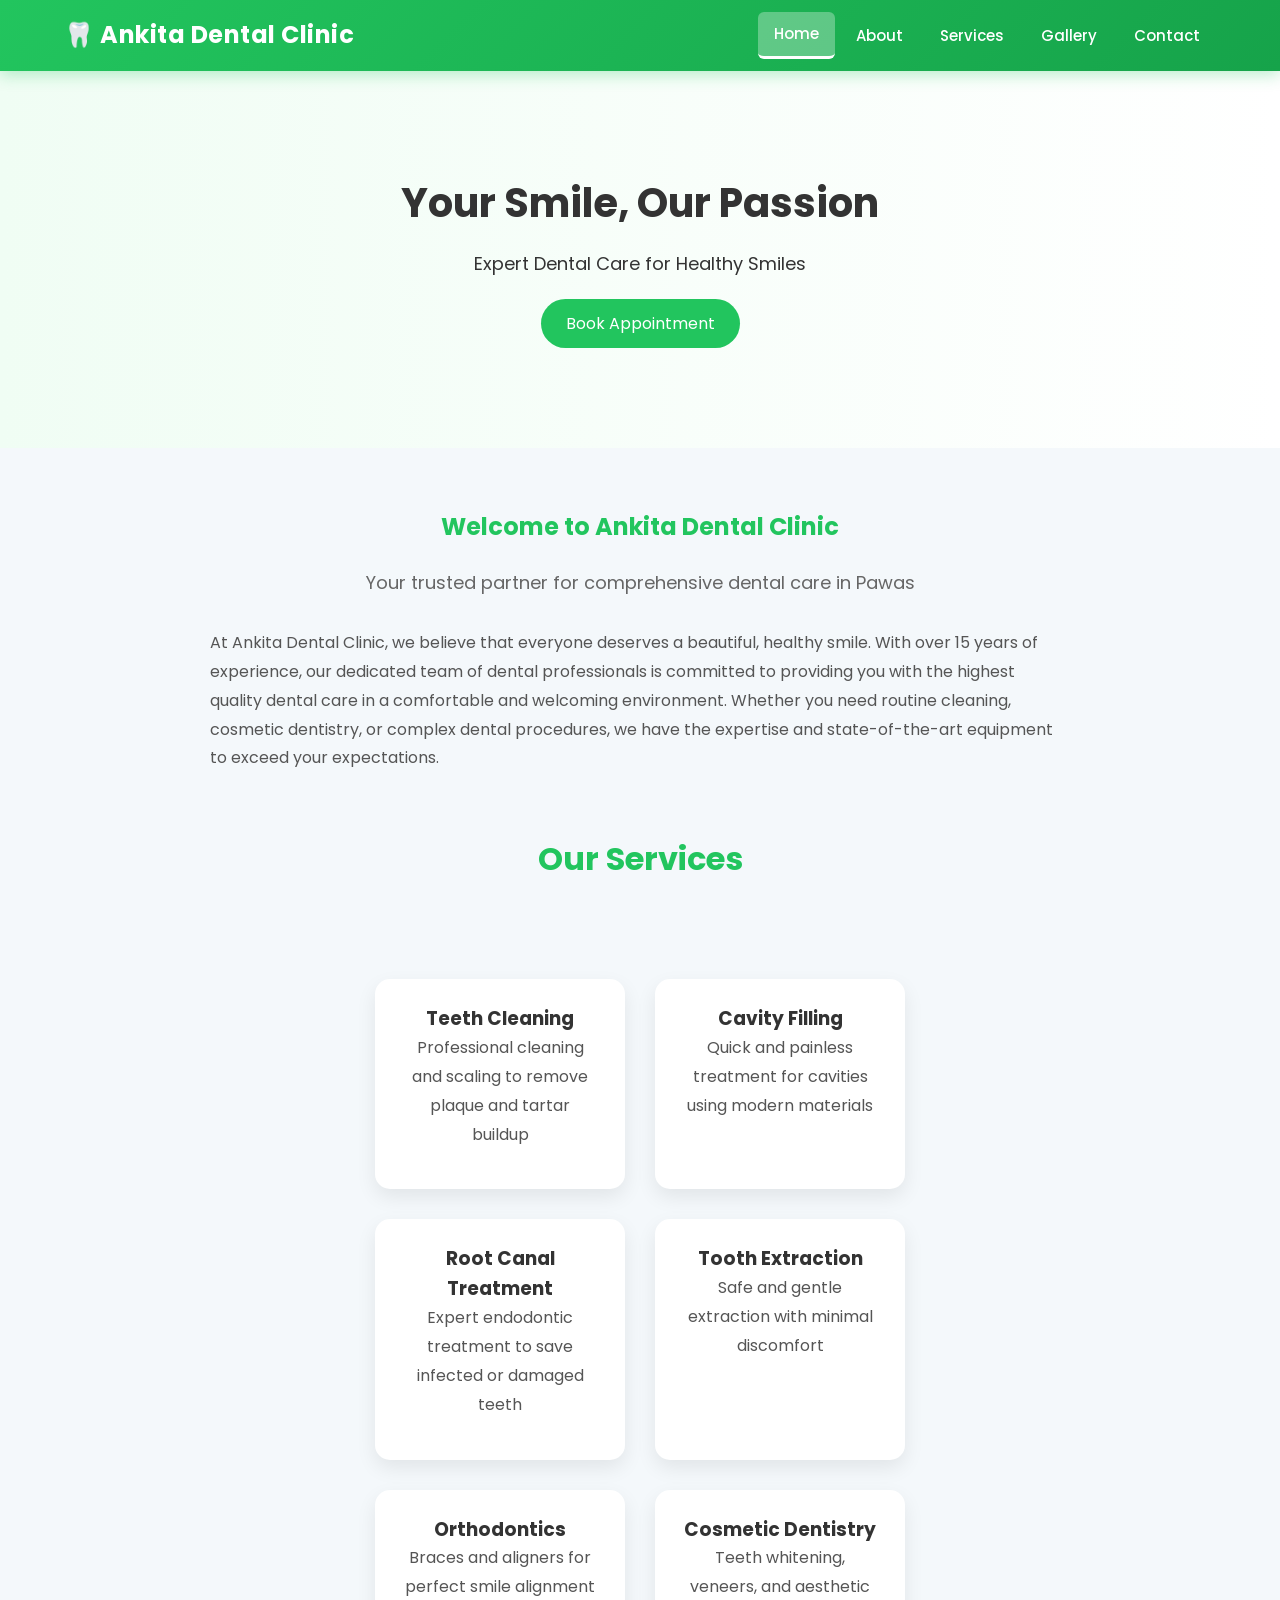
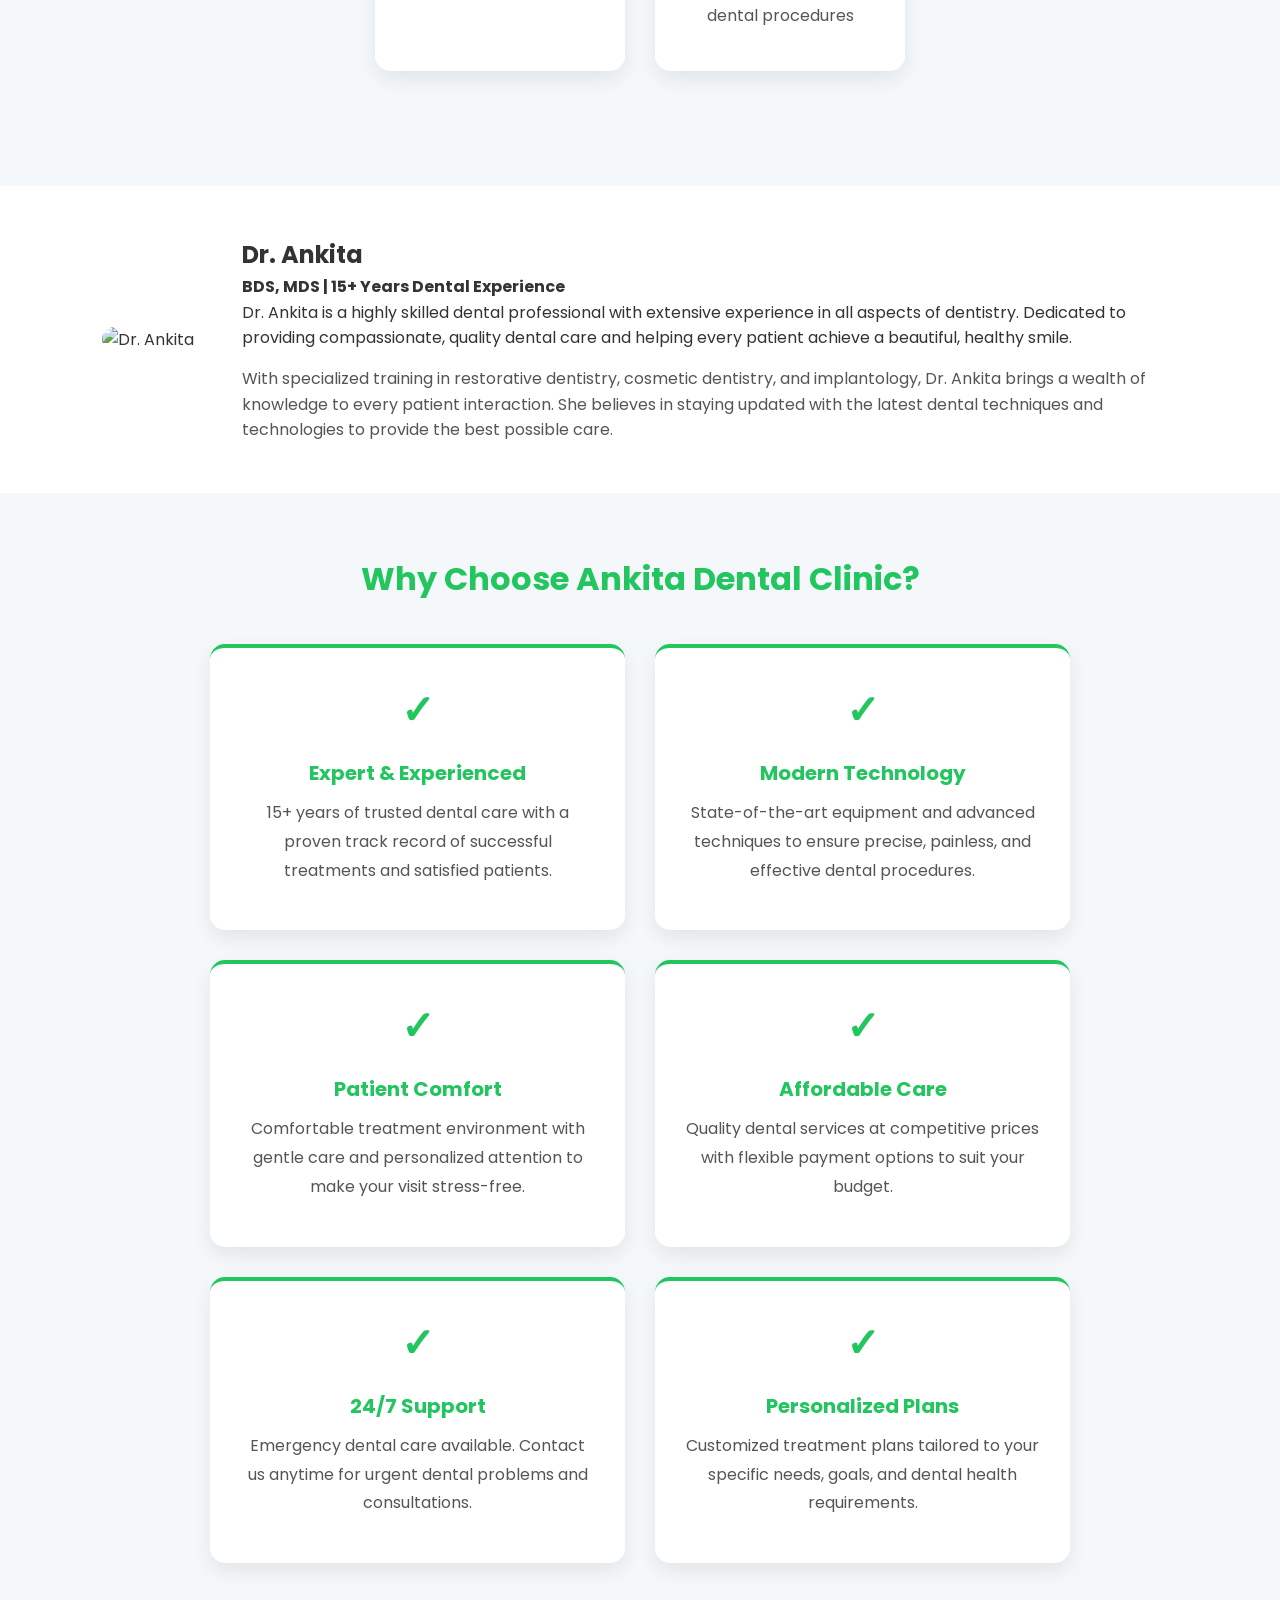
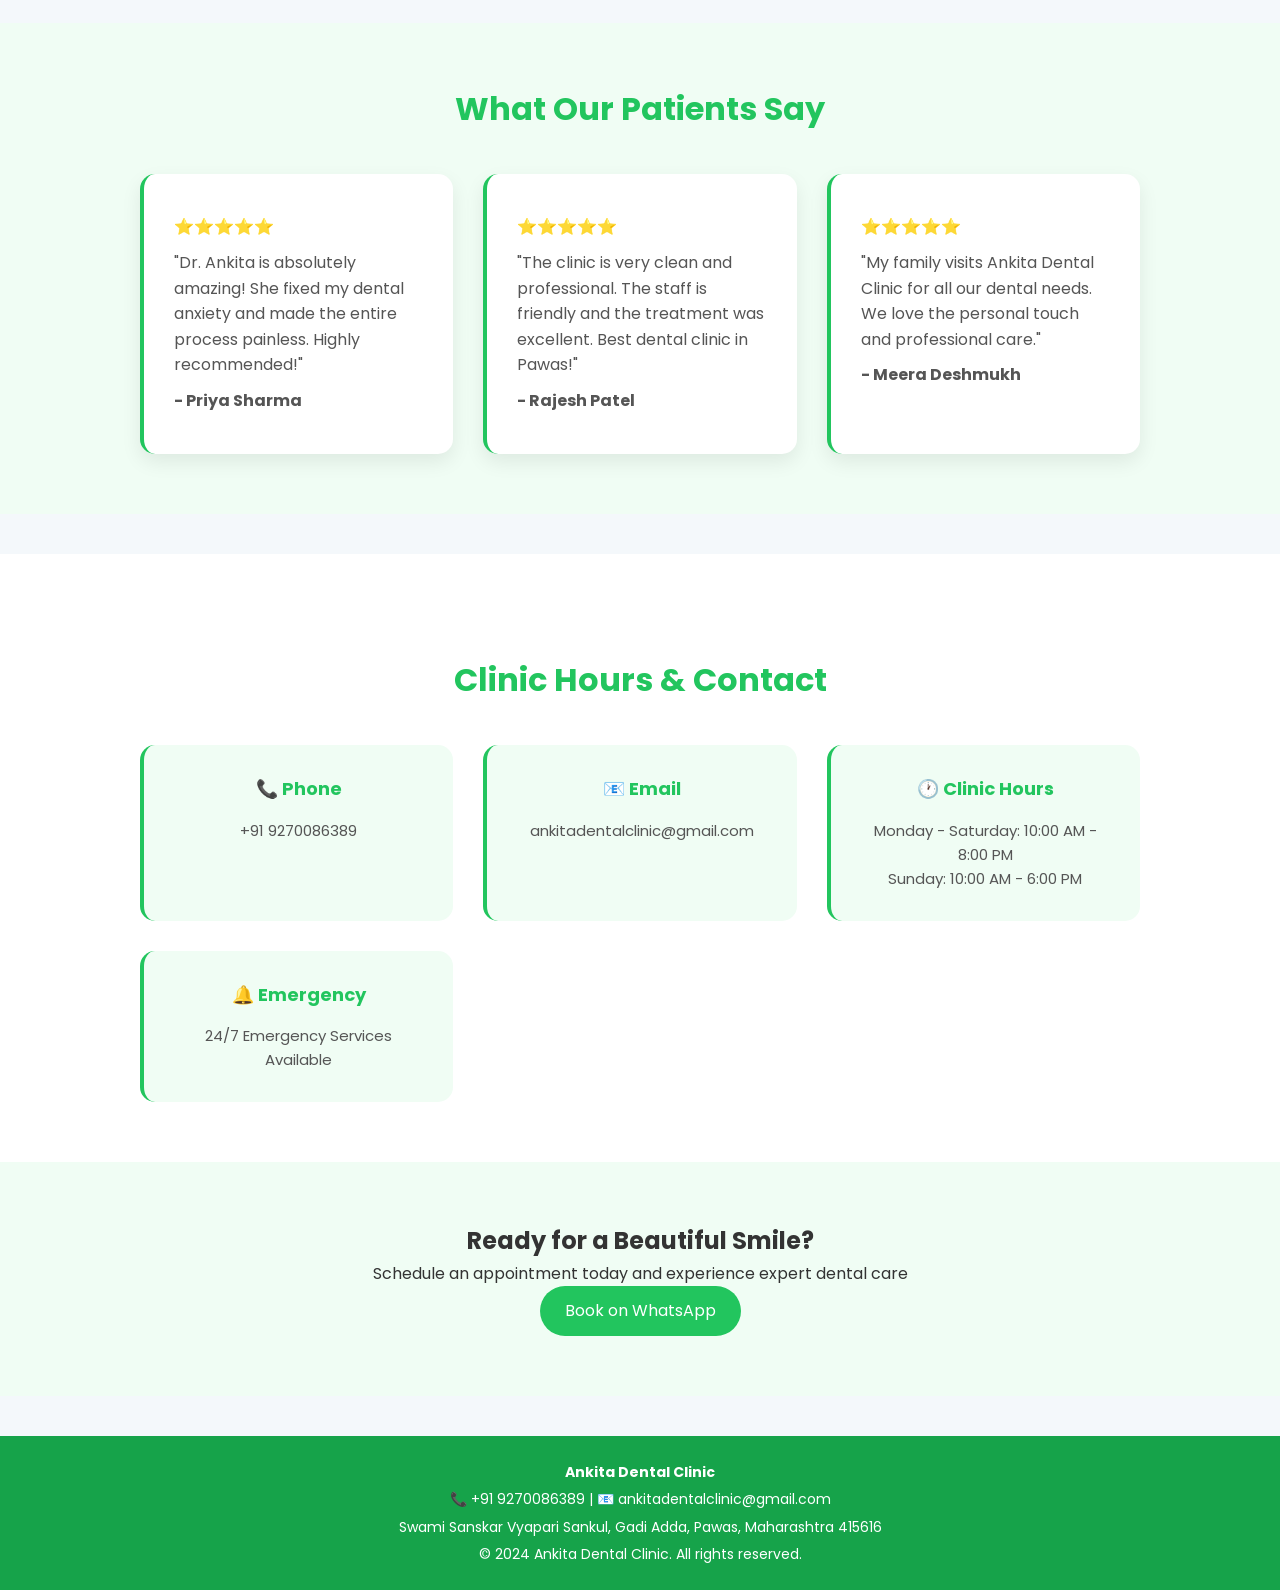
==== index.html @ 3042595b "clinic website" ====
<!DOCTYPE html>
<html>
<head>
  <meta charset="UTF-8">
  <meta name="viewport" content="width=device-width, initial-scale=1.0">
  <title>Ankita Dental Clinic - Professional Dental Care in Pawas</title>
  <link rel="stylesheet" href="css/style.css">
  <link href="https://fonts.googleapis.com/css2?family=Poppins:wght@300;400;600&display=swap" rel="stylesheet">
</head>
<body>

<!-- NAVBAR -->
<header class="navbar">
  <div class="logo">🦷 Ankita Dental Clinic</div>
  <div class="hamburger">
    <span></span>
    <span></span>
    <span></span>
  </div>
  <nav>
    <a href="index.html">Home</a>
    <a href="about.html">About</a>
    <a href="services.html">Services</a>
    <a href="gallery.html">Gallery</a>
    <a href="contact.html">Contact</a>
  </nav>
</header>

<!-- HERO SECTION -->
<section class="hero">
  <h1>Your Smile, Our Passion</h1>
  <p>Expert Dental Care for Healthy Smiles</p>
  <a href="contact.html" class="btn">Book Appointment</a>
</section>

<!-- WELCOME SECTION -->
<section class="container">
  <h2 style="text-align: center; color: #22c55e; margin-bottom: 20px;">Welcome to Ankita Dental Clinic</h2>
  <p style="text-align: center; font-size: 18px; margin-bottom: 30px; color: #666;">Your trusted partner for comprehensive dental care in Pawas</p>
  <p>At Ankita Dental Clinic, we believe that everyone deserves a beautiful, healthy smile. With over 15 years of experience, our dedicated team of dental professionals is committed to providing you with the highest quality dental care in a comfortable and welcoming environment. Whether you need routine cleaning, cosmetic dentistry, or complex dental procedures, we have the expertise and state-of-the-art equipment to exceed your expectations.</p>
</section>

<!-- SERVICES SECTION -->
<section class="container">
  <h2 style="text-align: center; color: #22c55e; font-size: 32px; margin-bottom: 40px;">Our Services</h2>
  <div class="services">
    <div class="card">
      <h3>Teeth Cleaning</h3>
      <p>Professional cleaning and scaling to remove plaque and tartar buildup</p>
    </div>
    <div class="card">
      <h3>Cavity Filling</h3>
      <p>Quick and painless treatment for cavities using modern materials</p>
    </div>
    <div class="card">
      <h3>Root Canal Treatment</h3>
      <p>Expert endodontic treatment to save infected or damaged teeth</p>
    </div>
    <div class="card">
      <h3>Tooth Extraction</h3>
      <p>Safe and gentle extraction with minimal discomfort</p>
    </div>
    <div class="card">
      <h3>Orthodontics</h3>
      <p>Braces and aligners for perfect smile alignment</p>
    </div>
    <div class="card">
      <h3>Cosmetic Dentistry</h3>
      <p>Teeth whitening, veneers, and aesthetic dental procedures</p>
    </div>
  </div>
</section>

<!-- DOCTOR SECTION -->
<section class="doctor">
  <img src="images/doctor.jpg" alt="Dr. Ankita">
  <div>
    <h2>Dr. Ankita</h2>
    <p><strong>BDS, MDS | 15+ Years Dental Experience</strong></p>
    <p>Dr. Ankita is a highly skilled dental professional with extensive experience in all aspects of dentistry. Dedicated to providing compassionate, quality dental care and helping every patient achieve a beautiful, healthy smile.</p>
    <p style="margin-top: 15px; color: #555;">With specialized training in restorative dentistry, cosmetic dentistry, and implantology, Dr. Ankita brings a wealth of knowledge to every patient interaction. She believes in staying updated with the latest dental techniques and technologies to provide the best possible care.</p>
  </div>
</section>

<!-- WHY CHOOSE US SECTION -->
<section class="container">
  <h2 style="text-align: center; color: #22c55e; font-size: 32px; margin-bottom: 40px; margin-top: 40px;">Why Choose Ankita Dental Clinic?</h2>
  <div class="features">
    <div class="feature-card">
      <div class="feature-icon">✓</div>
      <h3>Expert & Experienced</h3>
      <p>15+ years of trusted dental care with a proven track record of successful treatments and satisfied patients.</p>
    </div>
    <div class="feature-card">
      <div class="feature-icon">✓</div>
      <h3>Modern Technology</h3>
      <p>State-of-the-art equipment and advanced techniques to ensure precise, painless, and effective dental procedures.</p>
    </div>
    <div class="feature-card">
      <div class="feature-icon">✓</div>
      <h3>Patient Comfort</h3>
      <p>Comfortable treatment environment with gentle care and personalized attention to make your visit stress-free.</p>
    </div>
    <div class="feature-card">
      <div class="feature-icon">✓</div>
      <h3>Affordable Care</h3>
      <p>Quality dental services at competitive prices with flexible payment options to suit your budget.</p>
    </div>
    <div class="feature-card">
      <div class="feature-icon">✓</div>
      <h3>24/7 Support</h3>
      <p>Emergency dental care available. Contact us anytime for urgent dental problems and consultations.</p>
    </div>
    <div class="feature-card">
      <div class="feature-icon">✓</div>
      <h3>Personalized Plans</h3>
      <p>Customized treatment plans tailored to your specific needs, goals, and dental health requirements.</p>
    </div>
  </div>
</section>

<!-- PATIENT TESTIMONIALS -->
<section class="testimonials">
  <h2 style="text-align: center; color: #22c55e; font-size: 32px; margin-bottom: 40px;">What Our Patients Say</h2>
  <div class="testimonial-container">
    <div class="testimonial">
      <p><strong>⭐⭐⭐⭐⭐</strong></p>
      <p>"Dr. Ankita is absolutely amazing! She fixed my dental anxiety and made the entire process painless. Highly recommended!"</p>
      <p><strong>- Priya Sharma</strong></p>
    </div>
    <div class="testimonial">
      <p><strong>⭐⭐⭐⭐⭐</strong></p>
      <p>"The clinic is very clean and professional. The staff is friendly and the treatment was excellent. Best dental clinic in Pawas!"</p>
      <p><strong>- Rajesh Patel</strong></p>
    </div>
    <div class="testimonial">
      <p><strong>⭐⭐⭐⭐⭐</strong></p>
      <p>"My family visits Ankita Dental Clinic for all our dental needs. We love the personal touch and professional care."</p>
      <p><strong>- Meera Deshmukh</strong></p>
    </div>
  </div>
</section>

<!-- CLINIC HOURS -->
<section class="clinic-info">
  <h2 style="text-align: center; color: #22c55e; font-size: 32px; margin-bottom: 40px; margin-top: 40px;">Clinic Hours & Contact</h2>
  <div class="info-grid">
    <div class="info-box">
      <h3>📞 Phone</h3>
      <p>+91 9270086389</p>
    </div>
    <div class="info-box">
      <h3>📧 Email</h3>
      <p>ankitadentalclinic@gmail.com</p>
    </div>
    <div class="info-box">
      <h3>🕐 Clinic Hours</h3>
      <p>Monday - Saturday: 10:00 AM - 8:00 PM<br>Sunday: 10:00 AM - 6:00 PM</p>
    </div>
    <div class="info-box">
      <h3>🔔 Emergency</h3>
      <p>24/7 Emergency Services<br>Available</p>
    </div>
  </div>
</section>

<!-- CTA SECTION -->
<section class="cta">
  <h2>Ready for a Beautiful Smile?</h2>
  <p>Schedule an appointment today and experience expert dental care</p>
  <a href="https://wa.me/919270086389?text=Hello%20Ankita%20Dental%20Clinic%2C%20I%20want%20to%20book%20an%20appointment" class="btn">Book on WhatsApp</a>
</section>

<!-- FOOTER -->
<footer>
  <p><strong>Ankita Dental Clinic</strong></p>
  <p>📞 +91 9270086389 | 📧 ankitadentalclinic@gmail.com</p>
  <p>Swami Sanskar Vyapari Sankul, Gadi Adda, Pawas, Maharashtra 415616</p>
  <p>&copy; 2024 Ankita Dental Clinic. All rights reserved.</p>
</footer>

<script src="js/script.js"></script>
</body>
</html>
</body>
</html>
---- css/style.css ----
/* ================= GLOBAL ================= */
* {
  margin: 0;
  padding: 0;
  box-sizing: border-box;
}

body {
  font-family: 'Poppins', sans-serif;
  background: #f4f8fb;
  color: #333;
  line-height: 1.6;
}

/* ================= NAVBAR ================= */
.navbar {
  display: flex;
  justify-content: space-between;
  align-items: center;
  padding: 12px 5%;
  background: linear-gradient(135deg, #22c55e 0%, #16a34a 100%);
  color: #fff;
  position: sticky;
  top: 0;
  z-index: 1000;
  box-shadow: 0 4px 15px rgba(34, 197, 94, 0.3);
}

.navbar .logo {
  font-size: 24px;
  font-weight: 700;
  letter-spacing: 0.5px;
  display: flex;
  align-items: center;
  gap: 8px;
}

.navbar nav {
  display: flex;
  align-items: center;
  gap: 5px;
}

.navbar nav a {
  color: #fff;
  padding: 10px 16px;
  text-decoration: none;
  transition: 0.3s ease;
  border-radius: 6px;
  font-weight: 500;
  font-size: 15px;
}

.navbar nav a:hover {
  background: rgba(255, 255, 255, 0.2);
  color: #fff;
}

.navbar nav a.active {
  background: rgba(255, 255, 255, 0.3);
  border-bottom: 3px solid #fff;
}

/* ================= HAMBURGER MENU ================= */
.hamburger {
  display: none;
  flex-direction: column;
  cursor: pointer;
  gap: 6px;
}

.hamburger span {
  width: 25px;
  height: 3px;
  background: #fff;
  border-radius: 2px;
  transition: 0.3s ease;
}

.hamburger.active span:nth-child(1) {
  transform: rotate(45deg) translate(10px, 10px);
}

.hamburger.active span:nth-child(2) {
  opacity: 0;
}

.hamburger.active span:nth-child(3) {
  transform: rotate(-45deg) translate(8px, -8px);
}

/* ================= HERO ================= */
.hero {
  text-align: center;
  padding: 100px 20px;
  background: linear-gradient(to right, #f0fdf4, #ffffff);
}

.hero h1 {
  font-size: 40px;
  margin-bottom: 15px;
}

.hero p {
  font-size: 18px;
  margin-bottom: 20px;
}

/* ================= BUTTON ================= */
.btn {
  background: #22c55e;
  color: #fff;
  padding: 12px 25px;
  border-radius: 25px;
  text-decoration: none;
  transition: 0.3s;
  display: inline-block;
}

.btn:hover {
  background: #16a34a;
}

/* ================= SERVICES ================= */
.services {
  display: flex;
  flex-wrap: wrap;
  justify-content: center;
  padding: 40px 20px;
}

.card {
  background: #fff;
  margin: 15px;
  padding: 25px;
  width: 250px;
  border-radius: 15px;
  text-align: center;
  box-shadow: 0 8px 20px rgba(0,0,0,0.08);
  transition: 0.3s;
}

.card:hover {
  transform: translateY(-8px);
}

/* ================= FEATURES ================= */
.features {
  display: grid;
  grid-template-columns: repeat(auto-fit, minmax(280px, 1fr));
  gap: 30px;
  margin: 40px 0;
}

.feature-card {
  background: #fff;
  padding: 30px;
  border-radius: 15px;
  text-align: center;
  box-shadow: 0 8px 20px rgba(0,0,0,0.08);
  transition: 0.3s;
  border-top: 4px solid #22c55e;
}

.feature-card:hover {
  transform: translateY(-5px);
  box-shadow: 0 12px 30px rgba(34, 197, 94, 0.15);
}

.feature-icon {
  font-size: 40px;
  color: #22c55e;
  font-weight: bold;
  margin-bottom: 15px;
}

.feature-card h3 {
  color: #22c55e;
  font-size: 20px;
  margin-bottom: 10px;
}

/* ================= TESTIMONIALS ================= */
.testimonials {
  background: #f0fdf4;
  padding: 60px 20px;
  margin: 40px 0;
}

.testimonial-container {
  display: grid;
  grid-template-columns: repeat(auto-fit, minmax(300px, 1fr));
  gap: 30px;
  max-width: 1000px;
  margin: 0 auto;
}

.testimonial {
  background: #fff;
  padding: 30px;
  border-radius: 15px;
  box-shadow: 0 8px 20px rgba(0,0,0,0.08);
  border-left: 4px solid #22c55e;
}

.testimonial p {
  margin: 10px 0;
  color: #555;
  line-height: 1.6;
}

/* ================= CLINIC INFO ================= */
.clinic-info {
  background: #fff;
  padding: 60px 20px;
}

.info-grid {
  display: grid;
  grid-template-columns: repeat(auto-fit, minmax(250px, 1fr));
  gap: 30px;
  max-width: 1000px;
  margin: 0 auto;
}

.info-box {
  background: #f0fdf4;
  padding: 30px;
  border-radius: 15px;
  text-align: center;
  border-left: 4px solid #22c55e;
}

.info-box h3 {
  color: #22c55e;
  font-size: 18px;
  margin-bottom: 15px;
}

.info-box p {
  color: #555;
  font-size: 15px;
  line-height: 1.6;
}

/* ================= HIGHLIGHT GRID ================= */
.highlight-grid {
  display: grid;
  grid-template-columns: repeat(auto-fit, minmax(250px, 1fr));
  gap: 25px;
  margin: 30px 0;
}

.highlight-item {
  background: #f0fdf4;
  padding: 25px;
  border-radius: 12px;
  border-left: 4px solid #22c55e;
}

.highlight-item h3 {
  margin-bottom: 10px;
  font-size: 18px;
}

.highlight-item p {
  color: #555;
  font-size: 15px;
  line-height: 1.6;
}

/* ================= FAQ SECTION ================= */
.faq-section {
  margin: 30px 0;
}

.faq-item {
  background: #fff;
  padding: 25px;
  margin: 15px 0;
  border-radius: 12px;
  border-left: 4px solid #22c55e;
  box-shadow: 0 4px 12px rgba(0,0,0,0.05);
}

.faq-item h3 {
  margin-bottom: 10px;
  font-size: 17px;
}

.faq-item p {
  color: #555;
  font-size: 15px;
  line-height: 1.6;
  margin: 0;
}

/* ================= DOCTOR ================= */
.doctor {
  display: flex;
  align-items: center;
  gap: 30px;
  padding: 50px 8%;
  background: #fff;
}

.doctor img {
  width: 250px;
  border-radius: 15px;
}

/* ================= CTA ================= */
.cta {
  text-align: center;
  padding: 60px 20px;
  background: #f0fdf4;
}

/* ================= GALLERY ================= */
.gallery {
  display: grid;
  grid-template-columns: repeat(auto-fit, minmax(250px,1fr));
  gap: 15px;
  padding: 40px;
}

.gallery img {
  width: 100%;
  border-radius: 10px;
  transition: 0.3s;
}

.gallery img:hover {
  transform: scale(1.05);
}

/* ================= FEATURE GRID ================= */
.feature-grid {
  display: grid;
  grid-template-columns: repeat(auto-fit, minmax(280px, 1fr));
  gap: 25px;
  margin: 30px 0;
}

.feature-box {
  background: #fff;
  padding: 30px;
  border-radius: 12px;
  box-shadow: 0 8px 20px rgba(0,0,0,0.08);
  border-left: 4px solid #22c55e;
  transition: 0.3s;
}

.feature-box:hover {
  transform: translateY(-5px);
  box-shadow: 0 12px 30px rgba(34, 197, 94, 0.15);
}

.feature-box h3 {
  font-size: 18px;
  margin-bottom: 10px;
}

.feature-box p {
  color: #555;
  font-size: 15px;
  line-height: 1.6;
}

/* ================= CONTACT ================= */
.contact-wrapper {
  display: grid;
  grid-template-columns: repeat(auto-fit, minmax(350px, 1fr));
  gap: 40px;
  margin: 40px 0;
}

.contact {
  padding: 0;
  max-width: 100%;
}

.contact form {
  display: flex;
  flex-direction: column;
  gap: 15px;
}

.contact input, 
.contact textarea {
  padding: 12px;
  border: 1px solid #ddd;
  border-radius: 8px;
  font-family: 'Poppins', sans-serif;
  font-size: 14px;
}

.contact button {
  background: #22c55e;
  color: #fff;
  padding: 12px 25px;
  border: none;
  border-radius: 25px;
  cursor: pointer;
  transition: 0.3s;
}

.contact button:hover {
  background: #16a34a;
}

.contact .contact-links {
  display: grid;
  grid-template-columns: repeat(auto-fit, minmax(250px, 1fr));
  gap: 35px;
  justify-content: center;
  align-items: stretch;
  margin: 50px 0;
  padding: 40px 20px;
}

.contact-card {
  background: linear-gradient(135deg, #f0fdf4 0%, #e8faef 100%);
  border: 2px solid #22c55e;
  border-radius: 20px;
  padding: 40px 30px;
  text-decoration: none;
  transition: all 0.5s cubic-bezier(0.34, 1.56, 0.64, 1);
  display: flex;
  flex-direction: column;
  align-items: center;
  justify-content: center;
  text-align: center;
  position: relative;
  overflow: hidden;
  box-shadow: 0 5px 20px rgba(34, 197, 94, 0.1);
}

.contact-card::before {
  content: '';
  position: absolute;
  top: -50%;
  left: -50%;
  width: 200%;
  height: 200%;
  background: radial-gradient(circle, rgba(34, 197, 94, 0.2) 0%, transparent 70%);
  transition: all 0.5s ease;
  z-index: 1;
}

.contact-card:hover {
  background: linear-gradient(135deg, #e8faef 0%, #dcf8e8 100%);
  border-color: #16a34a;
  transform: translateY(-12px);
  box-shadow: 0 15px 40px rgba(34, 197, 94, 0.25);
}

.contact-card:hover::before {
  top: 0;
  left: 0;
}

.contact-card .icon {
  font-size: 56px;
  margin-bottom: 20px;
  display: block;
  transition: all 0.5s ease;
  position: relative;
  z-index: 2;
}

.contact-card:hover .icon {
  transform: scale(1.2) rotateY(360deg);
  filter: drop-shadow(0 5px 15px rgba(34, 197, 94, 0.4));
}

.contact-card .card-text {
  position: relative;
  z-index: 2;
}

.contact-card h4 {
  color: #16a34a;
  font-size: 22px;
  margin: 0 0 10px 0;
  font-weight: 700;
  letter-spacing: 0.5px;
}

.contact-card p {
  color: #555;
  font-size: 15px;
  margin: 0;
  font-weight: 500;
  line-height: 1.6;
  word-break: break-word;
}

.contact-card:hover h4 {
  color: #22c55e;
}

.contact-card:hover p {
  color: #22c55e;
  font-weight: 600;
}

/* ================= QUICK ACTION BUTTONS ================= */
.quick-action-buttons {
  display: flex;
  gap: 20px;
  justify-content: center;
  align-items: center;
  margin: 40px 0 60px 0;
  flex-wrap: wrap;
  padding: 0 20px;
}

.quick-action-buttons a {
  background: linear-gradient(135deg, #22c55e 0%, #16a34a 100%);
  color: #fff;
  padding: 12px 28px;
  border-radius: 25px;
  text-decoration: none;
  transition: all 0.3s ease;
  font-weight: 600;
  font-size: 15px;
  box-shadow: 0 4px 15px rgba(34, 197, 94, 0.3);
  display: inline-flex;
  align-items: center;
  gap: 8px;
  border: none;
  cursor: pointer;
}

.quick-action-buttons a:hover {
  background: linear-gradient(135deg, #16a34a 0%, #15803d 100%);
  transform: translateY(-3px);
  box-shadow: 0 8px 25px rgba(34, 197, 94, 0.4);
}

.contact iframe {
  width: 100%;
  height: 450px;
  border-radius: 15px;
  margin: 30px 0;
  border: none;
  box-shadow: 0 8px 20px rgba(0,0,0,0.1);
}

/* ================= CONTACT SECTION HEADERS ================= */
.contact h3 {
  font-size: 28px;
  margin-top: 50px;
  margin-bottom: 30px;
  text-align: center;
}

.location-section {
  background: #f0fdf4;
  padding: 30px;
  border-radius: 15px;
  margin: 30px 0;
  text-align: center;
}

.location-section p {
  margin: 8px 0;
  color: #555;
  font-size: 15px;
  line-height: 1.8;
}

.location-section strong {
  color: #22c55e;
  font-size: 18px;
  display: block;
  margin-bottom: 15px;
}

/* ================= CONTACT INFO ================= */
.contact-info {
  background: #f0fdf4;
  padding: 30px;
  border-radius: 15px;
  box-shadow: 0 8px 20px rgba(0,0,0,0.08);
}

.info-item {
  margin-bottom: 25px;
  padding-bottom: 25px;
  border-bottom: 1px solid rgba(34, 197, 94, 0.2);
}

.info-item:last-child {
  margin-bottom: 0;
  padding-bottom: 0;
  border-bottom: none;
}

.info-item h4 {
  font-size: 16px;
  margin-bottom: 8px;
}

.info-item p {
  color: #555;
  font-size: 15px;
  line-height: 1.6;
  margin: 0;
}

.info-item a {
  color: #22c55e;
  text-decoration: none;
  transition: 0.3s;
}

.info-item a:hover {
  text-decoration: underline;
}

/* ================= FOOTER ================= */
footer {
  background: #22c55e;
  color: #fff;
  text-align: center;
  padding: 30px 20px;
  margin-top: 60px;
}

footer p {
  margin: 5px 0;
  font-size: 14px;
}

/* ================= ABOUT PAGE ================= */
.about-hero {
  background: linear-gradient(to right, #22c55e, #16a34a);
  color: #fff;
  padding: 80px 20px;
  text-align: center;
}

.about-hero h1 {
  font-size: 45px;
  margin-bottom: 10px;
}

.about-hero p {
  font-size: 18px;
  margin-bottom: 0;
}

.container {
  max-width: 900px;
  margin: 60px auto;
  padding: 0 20px;
}

.container h1 {
  color: #22c55e;
  margin-bottom: 15px;
  font-size: 35px;
}

.container h2 {
  color: #22c55e;
  margin-top: 40px;
  margin-bottom: 15px;
}

.container p {
  font-size: 16px;
  line-height: 1.8;
  margin-bottom: 15px;
  color: #555;
}

.stats {
  display: grid;
  grid-template-columns: repeat(auto-fit, minmax(200px, 1fr));
  gap: 20px;
  margin: 40px 0;
}

.stats > div {
  background: #f0fdf4;
  padding: 30px;
  border-radius: 15px;
  text-align: center;
  border-left: 4px solid #22c55e;
}

.stats > div h3 {
  color: #22c55e;
  font-size: 28px;
  margin-bottom: 5px;
}

.stats > div p {
  color: #666;
  margin: 0;
}

/* ================= RESPONSIVE ================= */
@media (max-width: 768px) {
  .navbar {
    padding: 12px 4%;
  }

  .hamburger {
    display: flex;
  }

  .navbar nav {
    position: absolute;
    top: 100%;
    left: 0;
    right: 0;
    background: linear-gradient(135deg, #22c55e 0%, #16a34a 100%);
    flex-direction: column;
    gap: 0;
    padding: 0;
    max-height: 0;
    overflow: hidden;
    transition: max-height 0.3s ease;
    box-shadow: 0 8px 20px rgba(34, 197, 94, 0.2);
  }

  .navbar nav.active {
    max-height: 400px;
    padding: 20px 0;
  }

  .navbar nav a {
    padding: 12px 5%;
    margin: 0;
    border-radius: 0;
    border-left: 4px solid transparent;
    transition: 0.3s ease;
    text-align: left;
  }

  .navbar nav a:hover {
    background: rgba(255, 255, 255, 0.15);
    border-left: 4px solid #fff;
  }

  .navbar nav a.active {
    border-bottom: none;
    border-left: 4px solid #fff;
    background: rgba(255, 255, 255, 0.2);
  }

  .hero {
    padding: 60px 20px;
  }

  .hero h1 {
    font-size: 28px;
    margin-bottom: 10px;
  }

  .hero p {
    font-size: 16px;
    margin-bottom: 20px;
  }

  .hero .btn {
    padding: 10px 20px;
    font-size: 14px;
  }

  .doctor {
    flex-direction: column;
    text-align: center;
    padding: 40px 20px;
    gap: 20px;
  }

  .doctor img {
    width: 200px;
    height: 250px;
    object-fit: cover;
  }

  .doctor h2 {
    font-size: 24px;
  }

  .services {
    padding: 20px 10px;
  }

  .card {
    width: 100%;
    max-width: 300px;
    margin: 10px auto;
  }

  .card h3 {
    font-size: 18px;
  }

  .cta {
    padding: 40px 20px;
  }

  .cta h2 {
    font-size: 26px;
  }

  .gallery {
    grid-template-columns: repeat(auto-fit, minmax(150px, 1fr));
    gap: 10px;
    padding: 20px;
  }

  .about-hero {
    padding: 60px 20px;
  }

  .about-hero h1 {
    font-size: 32px;
  }

  .about-hero p {
    font-size: 16px;
  }

  .container {
    margin: 40px auto;
    padding: 0 15px;
  }

  .container h2 {
    font-size: 24px;
    margin-top: 30px;
  }

  .stats {
    grid-template-columns: repeat(2, 1fr);
    gap: 15px;
    margin: 30px 0;
  }

  .stats > div {
    padding: 20px;
  }

  .stats > div h3 {
    font-size: 22px;
  }

  .contact {
    padding: 20px 0;
  }

  .contact-wrapper {
    grid-template-columns: 1fr;
    gap: 20px;
  }

  .contact-links {
    grid-template-columns: 1fr;
    gap: 20px;
    padding: 20px 10px;
    margin: 40px 0;
  }

  .contact-card {
    padding: 35px 25px;
  }

  .contact-card .icon {
    font-size: 48px;
    margin-bottom: 15px;
  }

  .contact-card h4 {
    font-size: 20px;
  }

  .contact-card p {
    font-size: 14px;
  }

  .quick-action-buttons {
    gap: 12px;
    margin: 30px 0 50px 0;
    padding: 0 10px;
  }

  .quick-action-buttons a {
    padding: 11px 20px;
    font-size: 14px;
    flex: 1;
    min-width: 140px;
  }

  .contact iframe {
    height: 350px;
    margin-top: 20px;
  }

  .feature-card {
    margin: 10px 0;
  }

  .highlight-grid {
    gap: 15px;
  }

  .highlight-item {
    padding: 20px;
  }

  .faq-item {
    padding: 20px;
  }

  .feature-grid {
    gap: 15px;
  }

  .feature-box {
    padding: 20px;
  }

  footer {
    padding: 20px 15px;
  }

  footer p {
    font-size: 13px;
  }
}

@media (max-width: 480px) {
  .navbar {
    padding: 10px 3%;
  }

  .navbar .logo {
    font-size: 20px;
  }

  .hero h1 {
    font-size: 24px;
  }

  .hero p {
    font-size: 14px;
  }

  .card {
    width: 100%;
    margin: 8px 0;
    padding: 20px;
  }

  .stats {
    grid-template-columns: 1fr;
  }

  .container h2 {
    font-size: 20px;
  }

  .contact button {
    padding: 10px 20px;
    font-size: 14px;
  }

  .gallery {
    padding: 10px;
  }
}

input, textarea {
  padding: 12px;
  border-radius: 8px;
  border: 1px solid #ccc;
}

button {
  background: #0d6efd;
  color: #fff;
  padding: 12px;
  border: none;
  border-radius: 25px;
  cursor: pointer;
}

button:hover {
  background: #084298;
}

/* ================= FOOTER ================= */
footer {
  text-align: center;
  padding: 20px;
  background: #16a34a;
  color: #fff;
  margin-top: 40px;
}

/* ================= RESPONSIVE ================= */
@media(max-width:768px) {
  .doctor {
    flex-direction: column;
    text-align: center;
  }

  .hero h1 {
    font-size: 28px;
  }
}
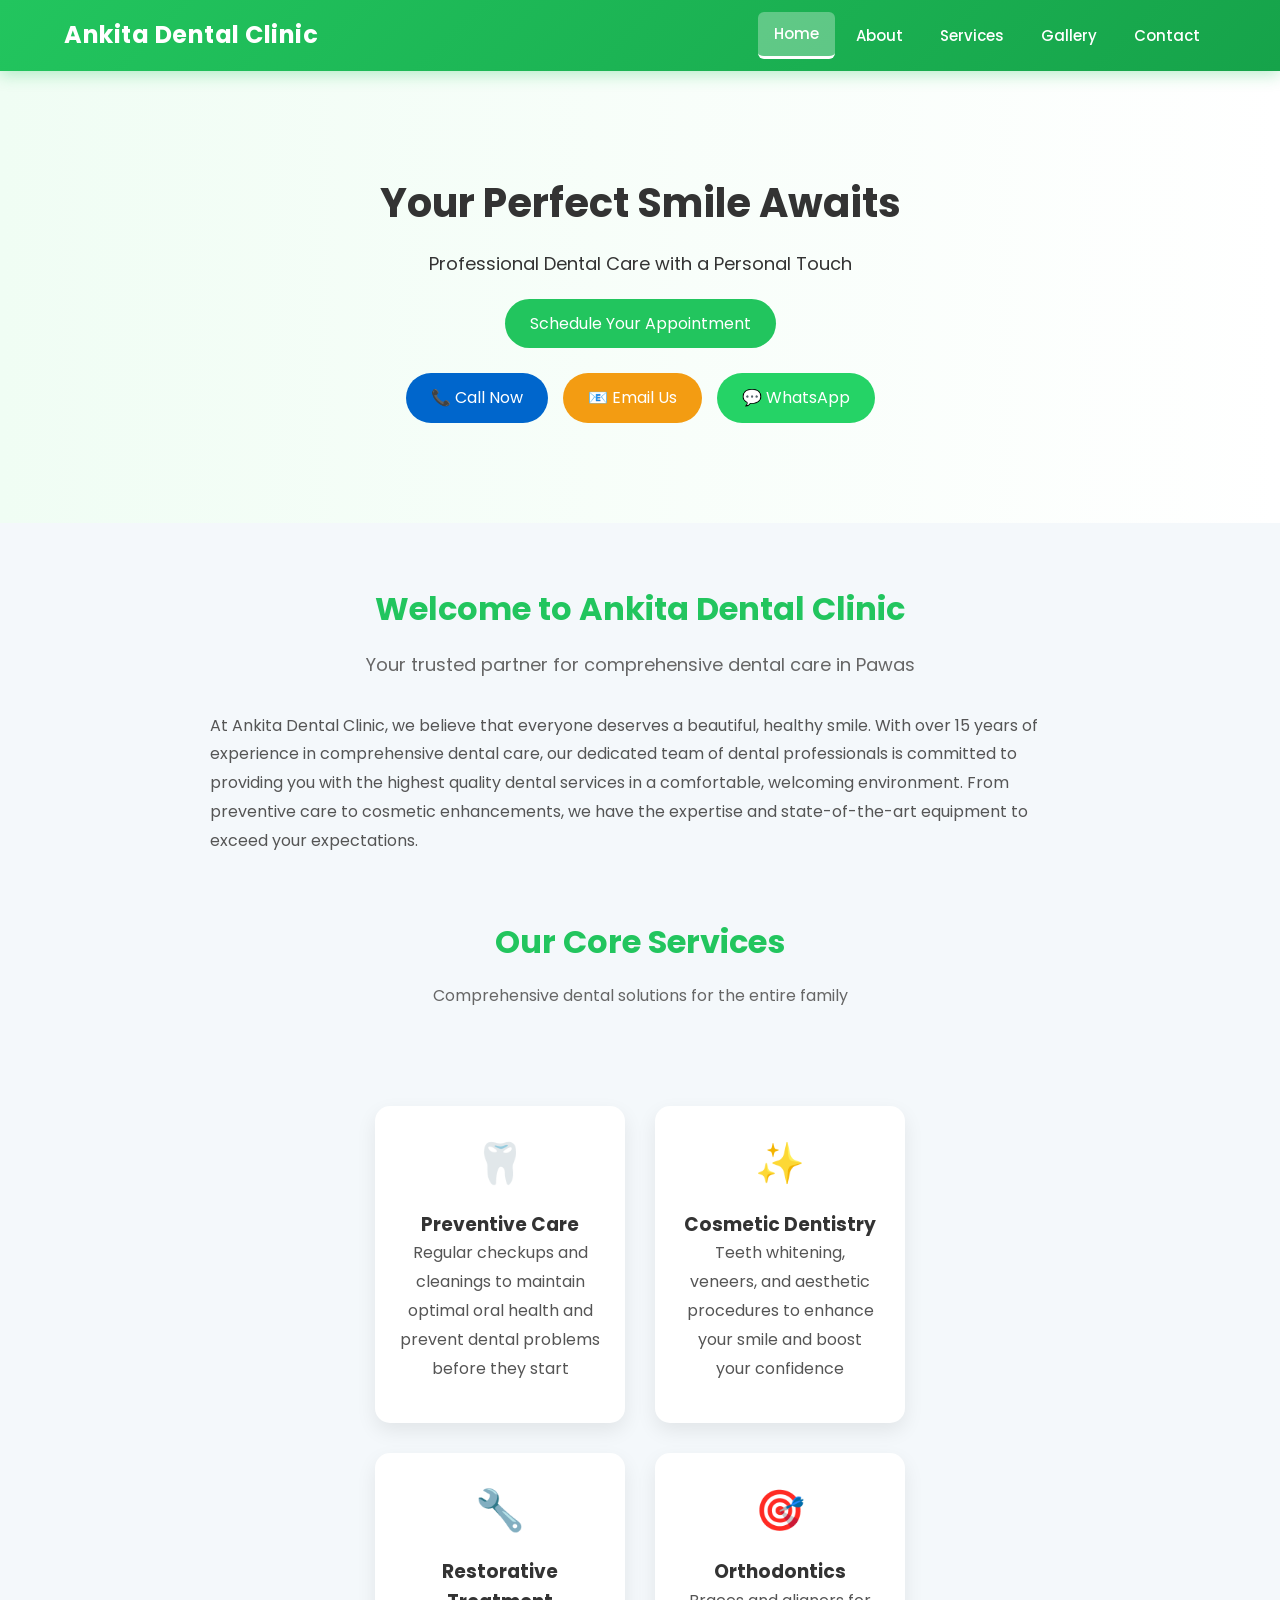
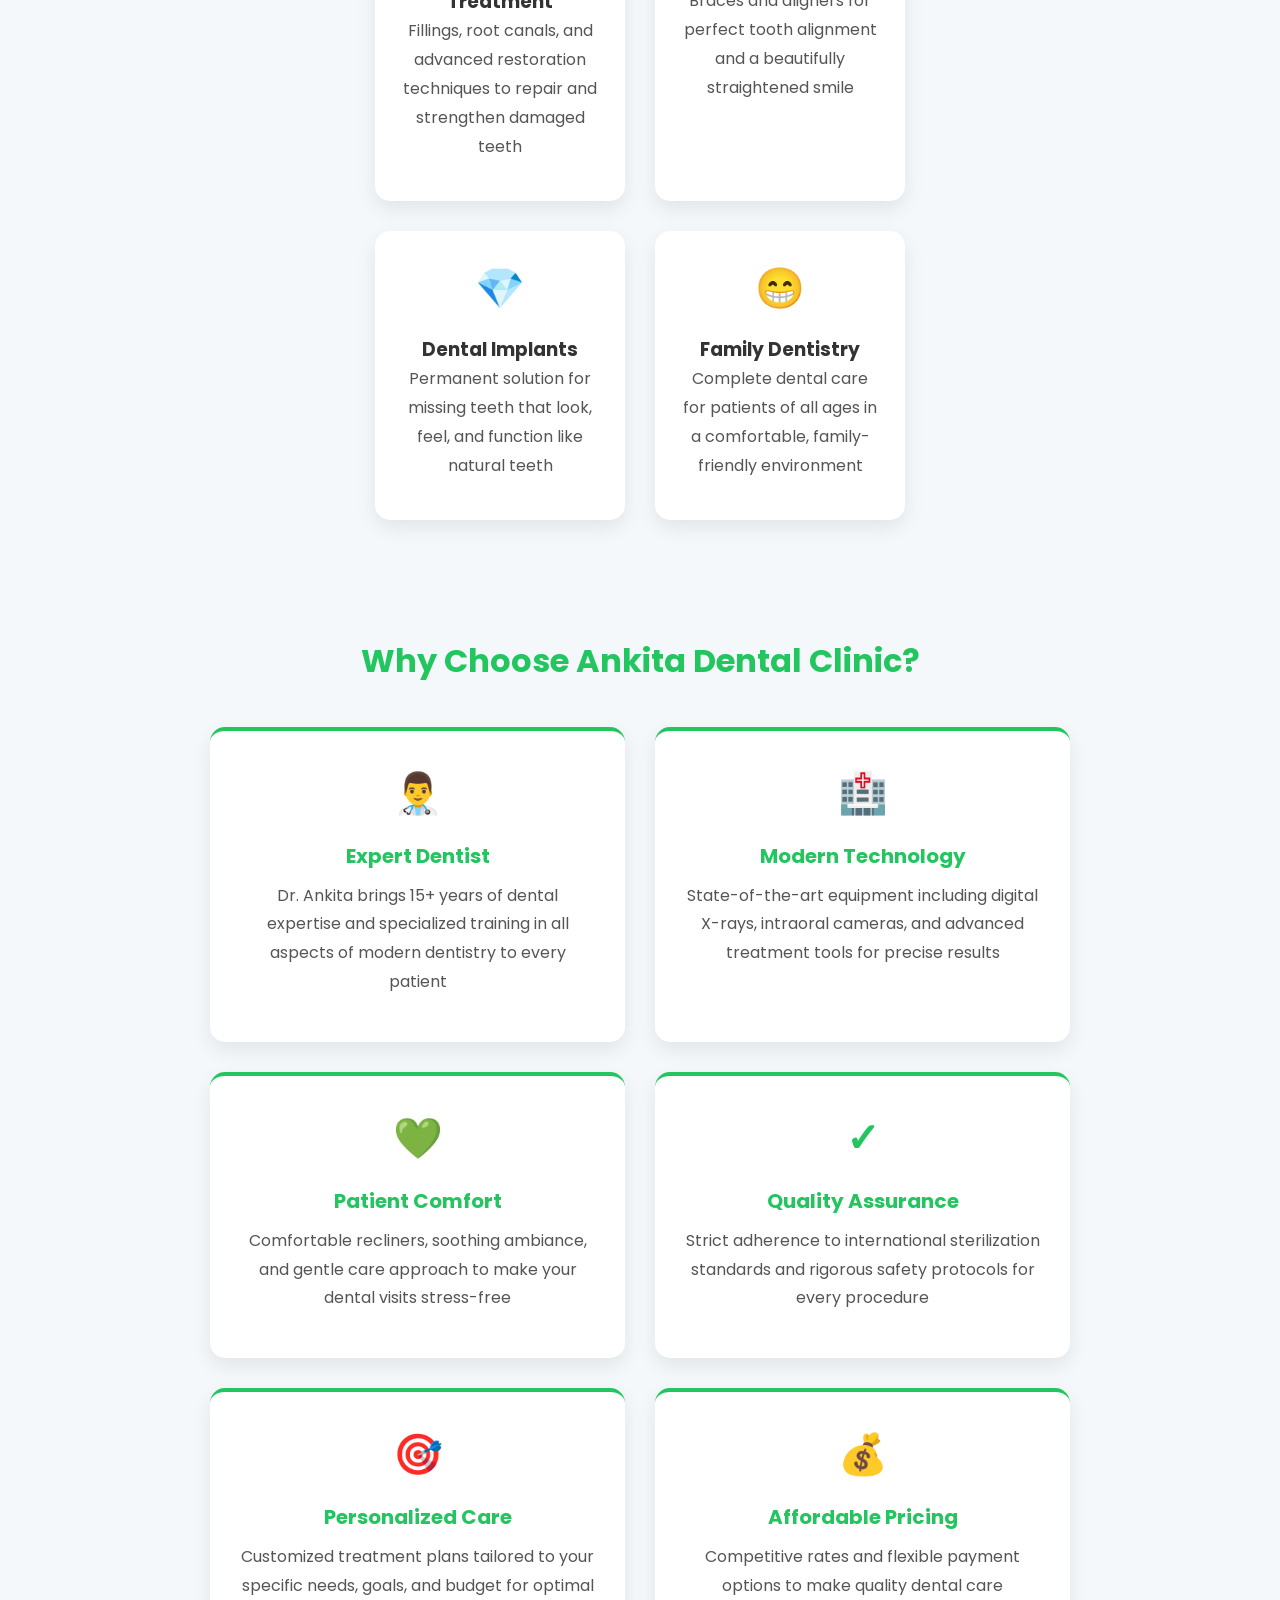
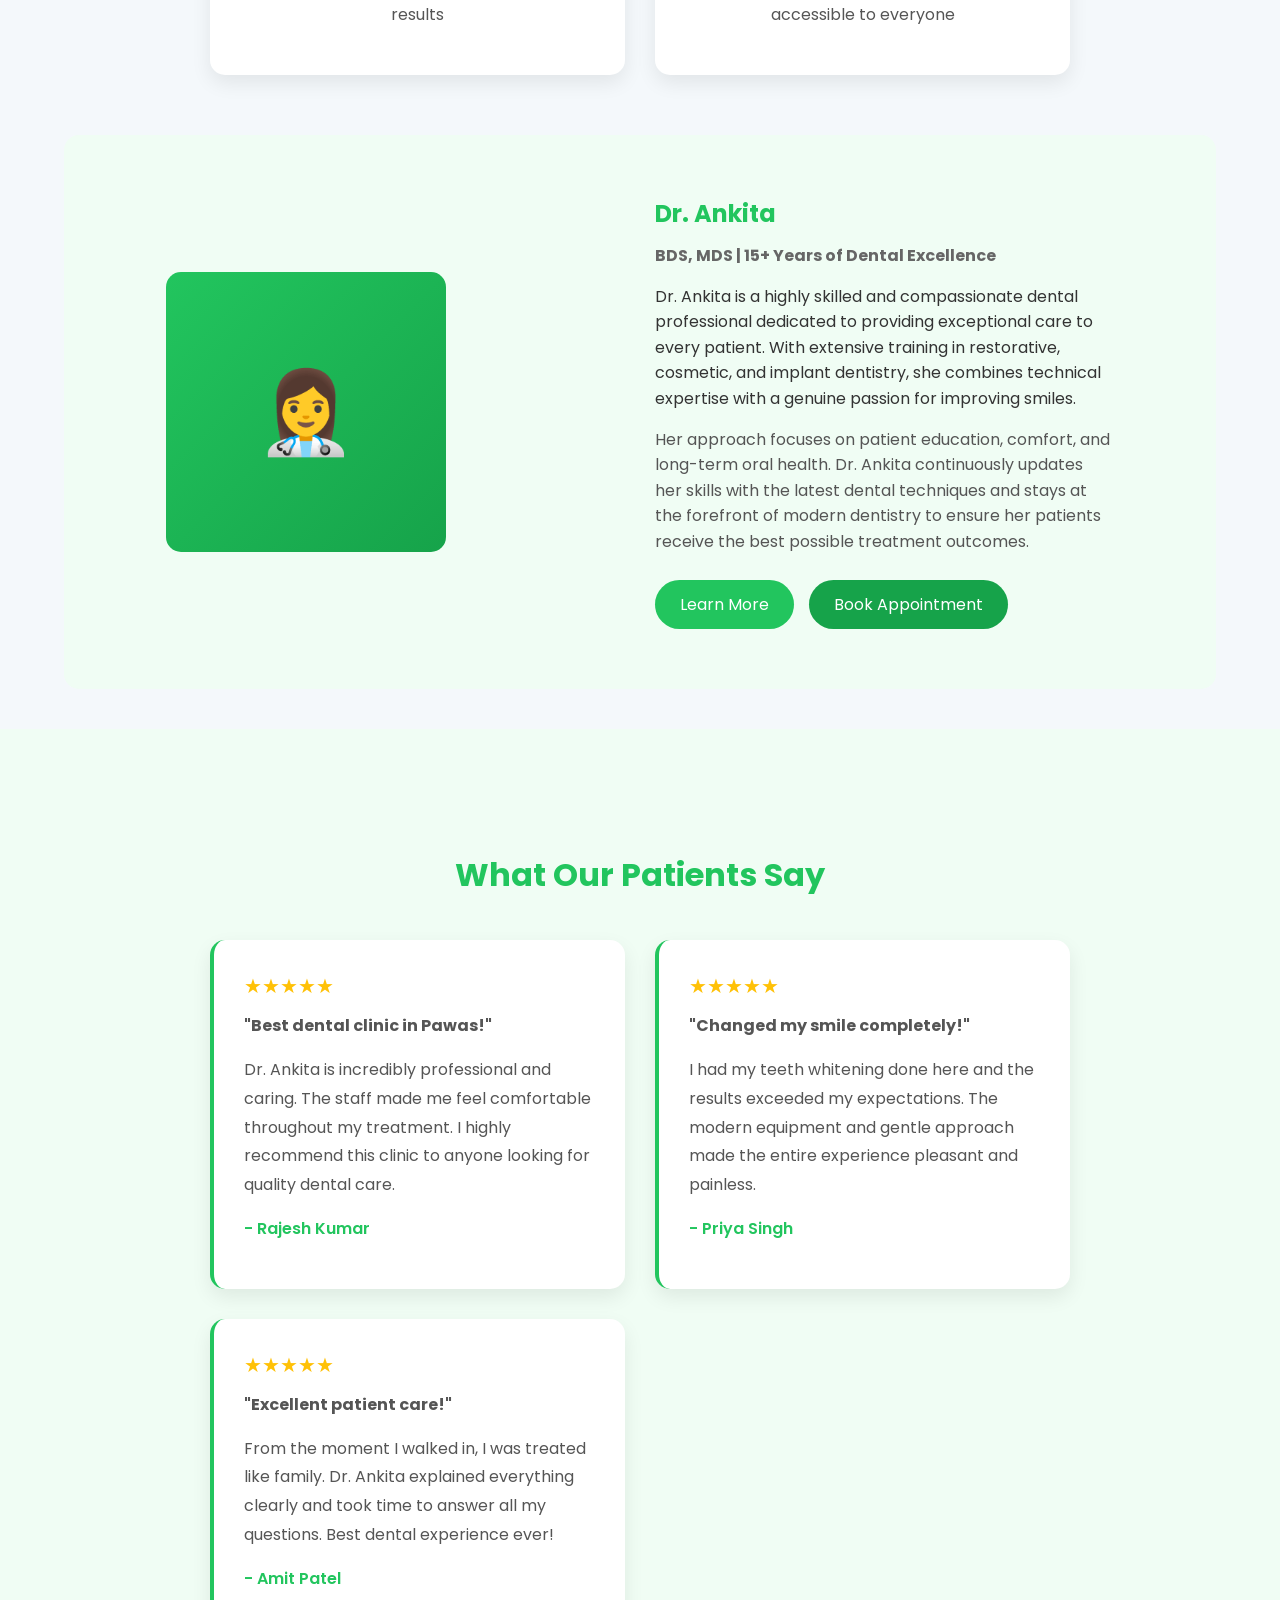
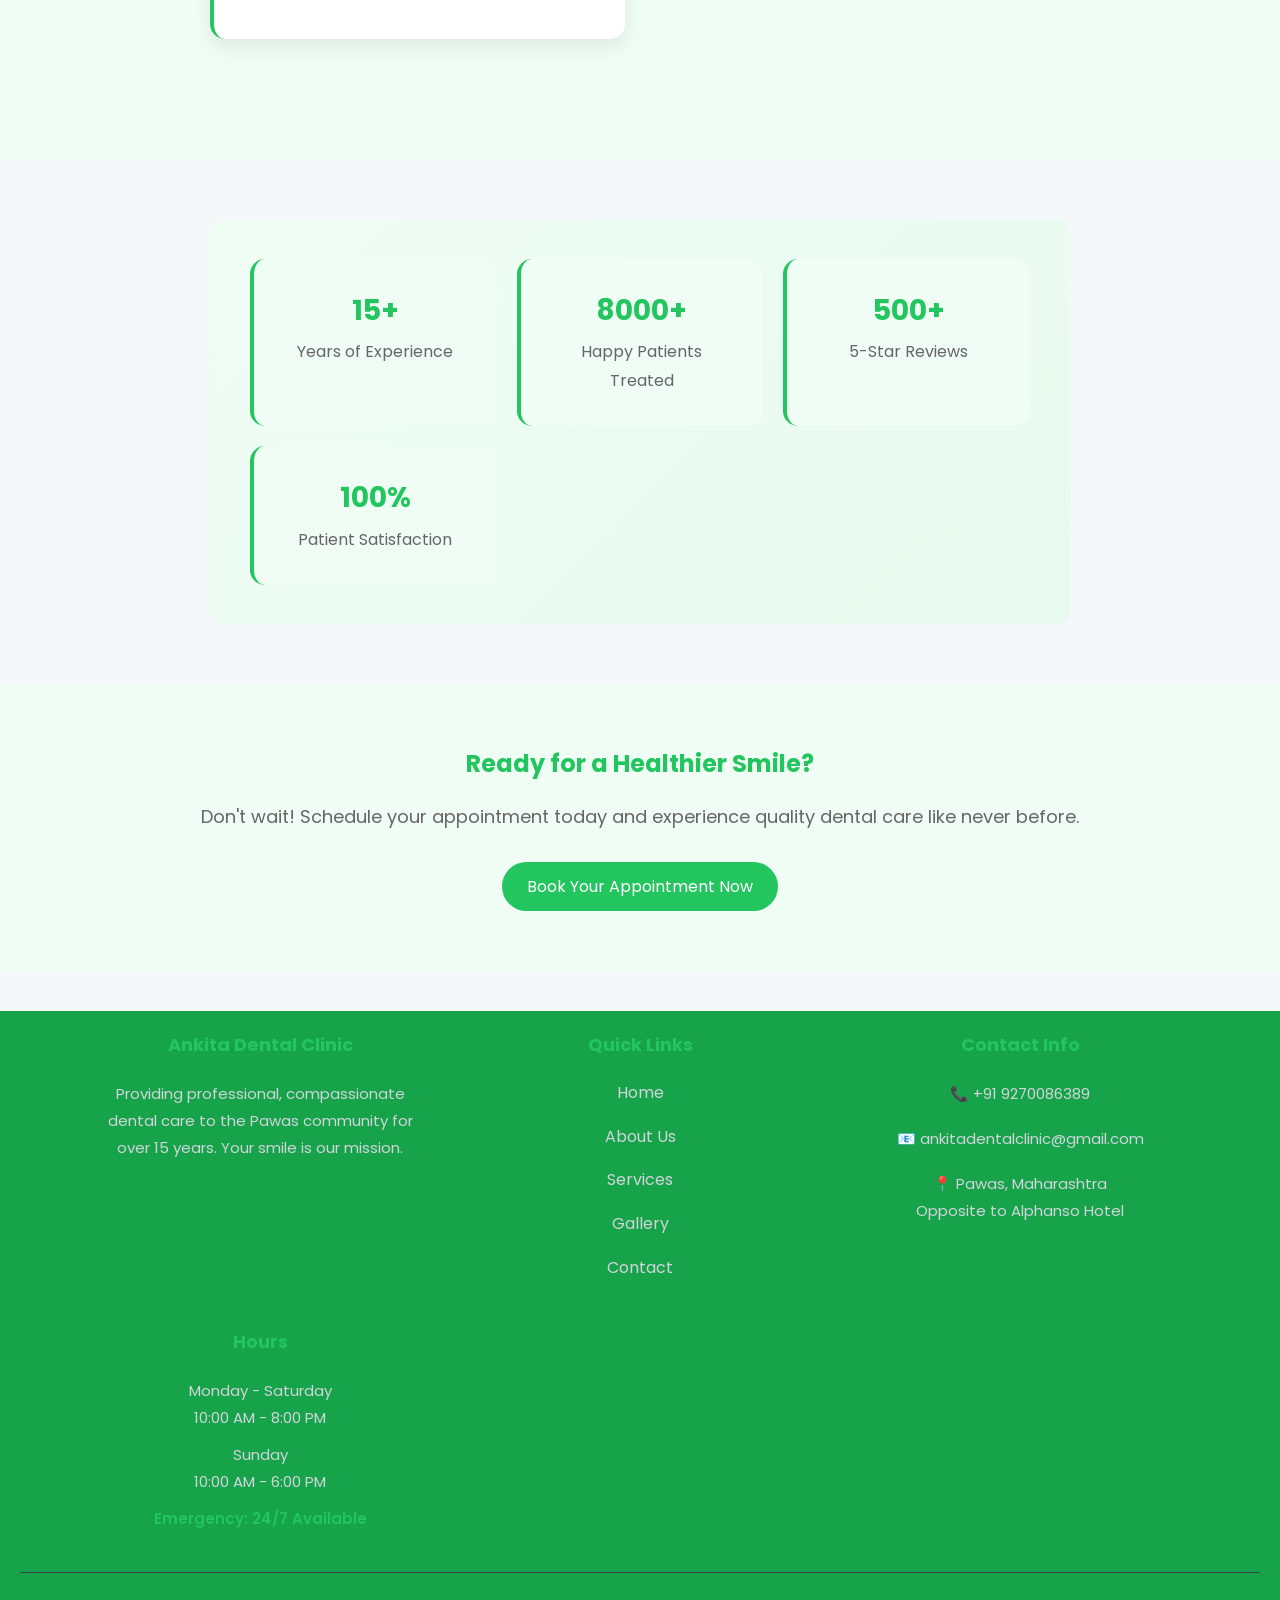
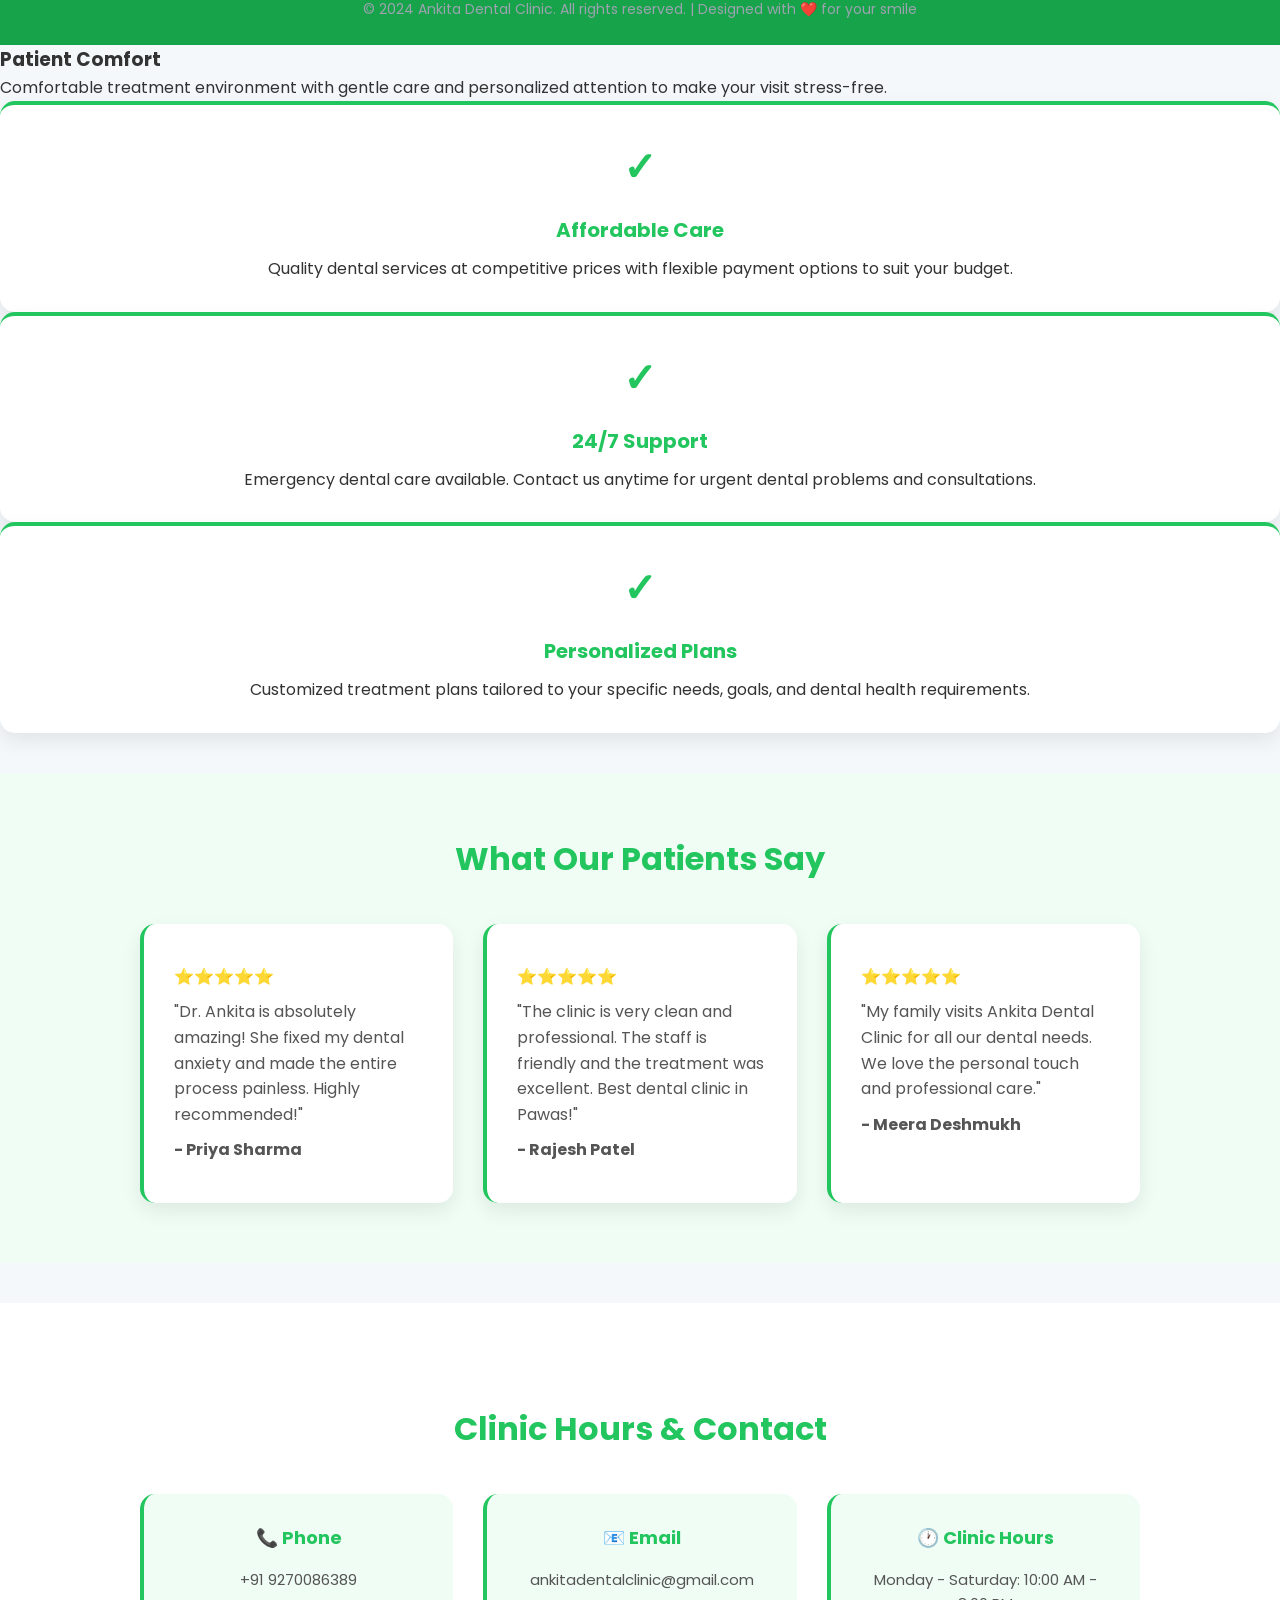
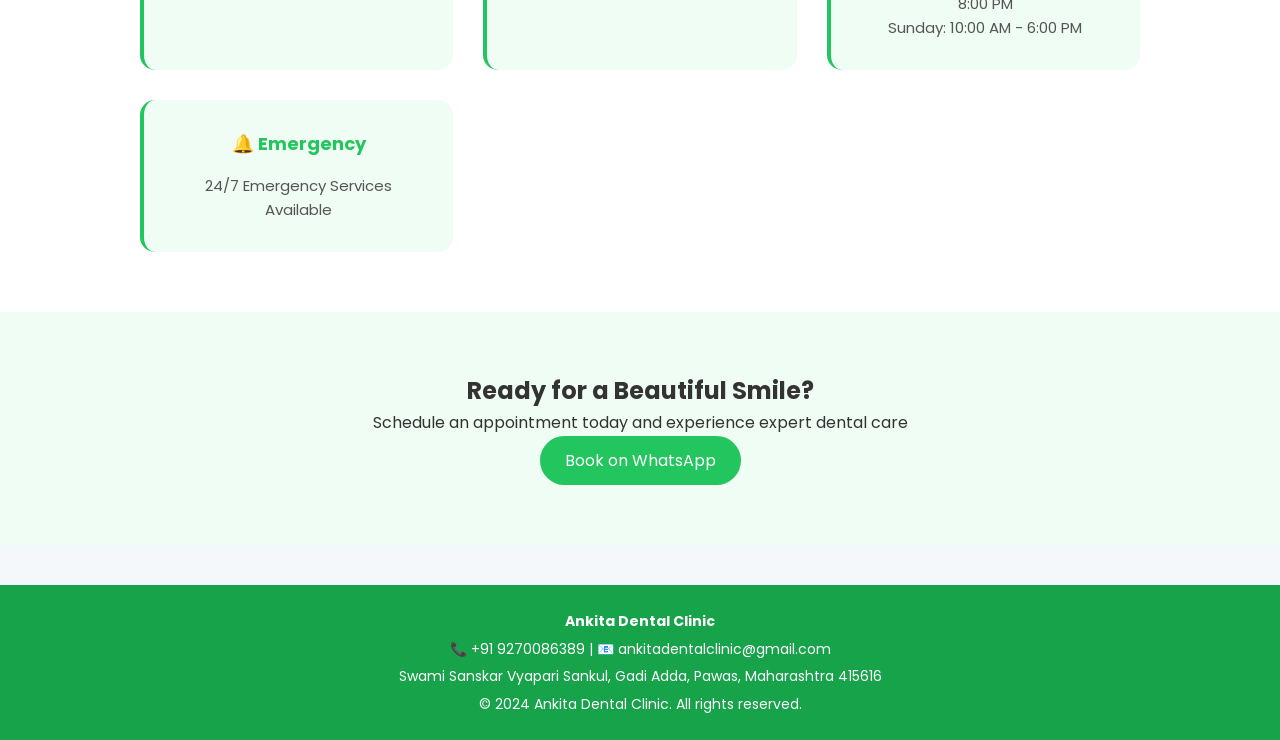
==== commit 67273b4d: "Add professional dental clinic website with all pages, styles, and scripts" ====
--- a/index.html
+++ b/index.html
@@ -5,13 +5,13 @@
   <meta name="viewport" content="width=device-width, initial-scale=1.0">
   <title>Ankita Dental Clinic - Professional Dental Care in Pawas</title>
   <link rel="stylesheet" href="css/style.css">
-  <link href="https://fonts.googleapis.com/css2?family=Poppins:wght@300;400;600&display=swap" rel="stylesheet">
+  <link href="https://fonts.googleapis.com/css2?family=Poppins:wght@300;400;600;700&display=swap" rel="stylesheet">
 </head>
 <body>
 
 <!-- NAVBAR -->
 <header class="navbar">
-  <div class="logo">🦷 Ankita Dental Clinic</div>
+  <div class="logo">Ankita Dental Clinic</div>
   <div class="hamburger">
     <span></span>
     <span></span>
@@ -28,76 +28,209 @@
 
 <!-- HERO SECTION -->
 <section class="hero">
-  <h1>Your Smile, Our Passion</h1>
-  <p>Expert Dental Care for Healthy Smiles</p>
-  <a href="contact.html" class="btn">Book Appointment</a>
+  <h1>Your Perfect Smile Awaits</h1>
+  <p>Professional Dental Care with a Personal Touch</p>
+  <a href="contact.html" class="btn">Schedule Your Appointment</a>
+  <div style="display: flex; gap: 15px; justify-content: center; margin-top: 25px; flex-wrap: wrap;">
+    <a href="tel:+919270086389" class="btn" style="background: #0066cc;">📞 Call Now</a>
+    <a href="mailto:ankitadentalclinic@gmail.com" class="btn" style="background: #f39c12;">📧 Email Us</a>
+    <a href="https://wa.me/919270086389?text=Hello%20Ankita%20Dental%20Clinic,%20I%20would%20like%20to%20know%20more%20about%20your%20services" class="btn" style="background: #25d366;">💬 WhatsApp</a>
+  </div>
 </section>
 
 <!-- WELCOME SECTION -->
 <section class="container">
-  <h2 style="text-align: center; color: #22c55e; margin-bottom: 20px;">Welcome to Ankita Dental Clinic</h2>
+  <h2 style="text-align: center; color: #22c55e;">Welcome to Ankita Dental Clinic</h2>
   <p style="text-align: center; font-size: 18px; margin-bottom: 30px; color: #666;">Your trusted partner for comprehensive dental care in Pawas</p>
-  <p>At Ankita Dental Clinic, we believe that everyone deserves a beautiful, healthy smile. With over 15 years of experience, our dedicated team of dental professionals is committed to providing you with the highest quality dental care in a comfortable and welcoming environment. Whether you need routine cleaning, cosmetic dentistry, or complex dental procedures, we have the expertise and state-of-the-art equipment to exceed your expectations.</p>
+  <p>At Ankita Dental Clinic, we believe that everyone deserves a beautiful, healthy smile. With over 15 years of experience in comprehensive dental care, our dedicated team of dental professionals is committed to providing you with the highest quality dental services in a comfortable, welcoming environment. From preventive care to cosmetic enhancements, we have the expertise and state-of-the-art equipment to exceed your expectations.</p>
 </section>
 
 <!-- SERVICES SECTION -->
 <section class="container">
-  <h2 style="text-align: center; color: #22c55e; font-size: 32px; margin-bottom: 40px;">Our Services</h2>
+  <h2 style="text-align: center; color: #22c55e;">Our Core Services</h2>
+  <p style="text-align: center; color: #666; margin-bottom: 40px;">Comprehensive dental solutions for the entire family</p>
   <div class="services">
     <div class="card">
-      <h3>Teeth Cleaning</h3>
-      <p>Professional cleaning and scaling to remove plaque and tartar buildup</p>
-    </div>
-    <div class="card">
-      <h3>Cavity Filling</h3>
-      <p>Quick and painless treatment for cavities using modern materials</p>
-    </div>
-    <div class="card">
-      <h3>Root Canal Treatment</h3>
-      <p>Expert endodontic treatment to save infected or damaged teeth</p>
-    </div>
-    <div class="card">
-      <h3>Tooth Extraction</h3>
-      <p>Safe and gentle extraction with minimal discomfort</p>
-    </div>
-    <div class="card">
+      <div style="font-size: 40px; margin-bottom: 15px;">🦷</div>
+      <h3>Preventive Care</h3>
+      <p>Regular checkups and cleanings to maintain optimal oral health and prevent dental problems before they start</p>
+    </div>
+    <div class="card">
+      <div style="font-size: 40px; margin-bottom: 15px;">✨</div>
+      <h3>Cosmetic Dentistry</h3>
+      <p>Teeth whitening, veneers, and aesthetic procedures to enhance your smile and boost your confidence</p>
+    </div>
+    <div class="card">
+      <div style="font-size: 40px; margin-bottom: 15px;">🔧</div>
+      <h3>Restorative Treatment</h3>
+      <p>Fillings, root canals, and advanced restoration techniques to repair and strengthen damaged teeth</p>
+    </div>
+    <div class="card">
+      <div style="font-size: 40px; margin-bottom: 15px;">🎯</div>
       <h3>Orthodontics</h3>
-      <p>Braces and aligners for perfect smile alignment</p>
-    </div>
-    <div class="card">
-      <h3>Cosmetic Dentistry</h3>
-      <p>Teeth whitening, veneers, and aesthetic dental procedures</p>
-    </div>
-  </div>
-</section>
-
-<!-- DOCTOR SECTION -->
-<section class="doctor">
-  <img src="images/doctor.jpg" alt="Dr. Ankita">
-  <div>
-    <h2>Dr. Ankita</h2>
-    <p><strong>BDS, MDS | 15+ Years Dental Experience</strong></p>
-    <p>Dr. Ankita is a highly skilled dental professional with extensive experience in all aspects of dentistry. Dedicated to providing compassionate, quality dental care and helping every patient achieve a beautiful, healthy smile.</p>
-    <p style="margin-top: 15px; color: #555;">With specialized training in restorative dentistry, cosmetic dentistry, and implantology, Dr. Ankita brings a wealth of knowledge to every patient interaction. She believes in staying updated with the latest dental techniques and technologies to provide the best possible care.</p>
+      <p>Braces and aligners for perfect tooth alignment and a beautifully straightened smile</p>
+    </div>
+    <div class="card">
+      <div style="font-size: 40px; margin-bottom: 15px;">💎</div>
+      <h3>Dental Implants</h3>
+      <p>Permanent solution for missing teeth that look, feel, and function like natural teeth</p>
+    </div>
+    <div class="card">
+      <div style="font-size: 40px; margin-bottom: 15px;">😁</div>
+      <h3>Family Dentistry</h3>
+      <p>Complete dental care for patients of all ages in a comfortable, family-friendly environment</p>
+    </div>
   </div>
 </section>
 
 <!-- WHY CHOOSE US SECTION -->
 <section class="container">
-  <h2 style="text-align: center; color: #22c55e; font-size: 32px; margin-bottom: 40px; margin-top: 40px;">Why Choose Ankita Dental Clinic?</h2>
+  <h2 style="text-align: center; color: #22c55e; margin-top: 40px;">Why Choose Ankita Dental Clinic?</h2>
   <div class="features">
     <div class="feature-card">
+      <div class="feature-icon">👨‍⚕️</div>
+      <h3>Expert Dentist</h3>
+      <p>Dr. Ankita brings 15+ years of dental expertise and specialized training in all aspects of modern dentistry to every patient</p>
+    </div>
+    <div class="feature-card">
+      <div class="feature-icon">🏥</div>
+      <h3>Modern Technology</h3>
+      <p>State-of-the-art equipment including digital X-rays, intraoral cameras, and advanced treatment tools for precise results</p>
+    </div>
+    <div class="feature-card">
+      <div class="feature-icon">💚</div>
+      <h3>Patient Comfort</h3>
+      <p>Comfortable recliners, soothing ambiance, and gentle care approach to make your dental visits stress-free</p>
+    </div>
+    <div class="feature-card">
       <div class="feature-icon">✓</div>
-      <h3>Expert & Experienced</h3>
-      <p>15+ years of trusted dental care with a proven track record of successful treatments and satisfied patients.</p>
-    </div>
-    <div class="feature-card">
-      <div class="feature-icon">✓</div>
-      <h3>Modern Technology</h3>
-      <p>State-of-the-art equipment and advanced techniques to ensure precise, painless, and effective dental procedures.</p>
-    </div>
-    <div class="feature-card">
-      <div class="feature-icon">✓</div>
+      <h3>Quality Assurance</h3>
+      <p>Strict adherence to international sterilization standards and rigorous safety protocols for every procedure</p>
+    </div>
+    <div class="feature-card">
+      <div class="feature-icon">🎯</div>
+      <h3>Personalized Care</h3>
+      <p>Customized treatment plans tailored to your specific needs, goals, and budget for optimal results</p>
+    </div>
+    <div class="feature-card">
+      <div class="feature-icon">💰</div>
+      <h3>Affordable Pricing</h3>
+      <p>Competitive rates and flexible payment options to make quality dental care accessible to everyone</p>
+    </div>
+  </div>
+</section>
+
+<!-- DOCTOR SECTION -->
+<section class="doctor" style="padding: 60px 8%; background: #f0fdf4; border-radius: 15px; margin: 40px 5%;">
+  <div style="flex: 1;">
+    <div style="width: 280px; height: 280px; background: linear-gradient(135deg, #22c55e 0%, #16a34a 100%); border-radius: 15px; display: flex; align-items: center; justify-content: center; color: #fff; font-size: 80px;">👩‍⚕️</div>
+  </div>
+  <div style="flex: 1;">
+    <h2 style="color: #22c55e; margin-bottom: 10px;">Dr. Ankita</h2>
+    <p style="color: #666; font-size: 16px; margin-bottom: 15px;"><strong>BDS, MDS | 15+ Years of Dental Excellence</strong></p>
+    <p>Dr. Ankita is a highly skilled and compassionate dental professional dedicated to providing exceptional care to every patient. With extensive training in restorative, cosmetic, and implant dentistry, she combines technical expertise with a genuine passion for improving smiles.</p>
+    <p style="margin-top: 15px; color: #555;">Her approach focuses on patient education, comfort, and long-term oral health. Dr. Ankita continuously updates her skills with the latest dental techniques and stays at the forefront of modern dentistry to ensure her patients receive the best possible treatment outcomes.</p>
+    <div style="margin-top: 25px; display: flex; gap: 15px;">
+      <a href="about.html" class="btn">Learn More</a>
+      <a href="contact.html" class="btn" style="background: #16a34a;">Book Appointment</a>
+    </div>
+  </div>
+</section>
+
+<!-- TESTIMONIALS SECTION -->
+<section class="testimonials">
+  <div class="container" style="padding: 0 20px;">
+    <h2 style="text-align: center; color: #22c55e; margin-bottom: 40px;">What Our Patients Say</h2>
+    <div class="testimonial-container">
+      <div class="testimonial">
+        <div style="color: #ffc107; font-size: 20px; margin-bottom: 10px;">★★★★★</div>
+        <p><strong>"Best dental clinic in Pawas!"</strong></p>
+        <p>Dr. Ankita is incredibly professional and caring. The staff made me feel comfortable throughout my treatment. I highly recommend this clinic to anyone looking for quality dental care.</p>
+        <p style="margin-top: 15px; color: #22c55e; font-weight: 600;">- Rajesh Kumar</p>
+      </div>
+      <div class="testimonial">
+        <div style="color: #ffc107; font-size: 20px; margin-bottom: 10px;">★★★★★</div>
+        <p><strong>"Changed my smile completely!"</strong></p>
+        <p>I had my teeth whitening done here and the results exceeded my expectations. The modern equipment and gentle approach made the entire experience pleasant and painless.</p>
+        <p style="margin-top: 15px; color: #22c55e; font-weight: 600;">- Priya Singh</p>
+      </div>
+      <div class="testimonial">
+        <div style="color: #ffc107; font-size: 20px; margin-bottom: 10px;">★★★★★</div>
+        <p><strong>"Excellent patient care!"</strong></p>
+        <p>From the moment I walked in, I was treated like family. Dr. Ankita explained everything clearly and took time to answer all my questions. Best dental experience ever!</p>
+        <p style="margin-top: 15px; color: #22c55e; font-weight: 600;">- Amit Patel</p>
+      </div>
+    </div>
+  </div>
+</section>
+
+<!-- STATS SECTION -->
+<section class="container">
+  <div class="stats">
+    <div>
+      <h3>15+</h3>
+      <p>Years of Experience</p>
+    </div>
+    <div>
+      <h3>8000+</h3>
+      <p>Happy Patients Treated</p>
+    </div>
+    <div>
+      <h3>500+</h3>
+      <p>5-Star Reviews</p>
+    </div>
+    <div>
+      <h3>100%</h3>
+      <p>Patient Satisfaction</p>
+    </div>
+  </div>
+</section>
+
+<!-- CTA SECTION -->
+<section class="cta">
+  <h2 style="color: #22c55e; margin-bottom: 20px;">Ready for a Healthier Smile?</h2>
+  <p style="font-size: 18px; color: #666; margin-bottom: 30px;">Don't wait! Schedule your appointment today and experience quality dental care like never before.</p>
+  <a href="contact.html" class="btn">Book Your Appointment Now</a>
+</section>
+
+<!-- FOOTER -->
+<footer>
+  <div class="footer-content">
+    <div class="footer-section">
+      <h3>Ankita Dental Clinic</h3>
+      <p>Providing professional, compassionate dental care to the Pawas community for over 15 years. Your smile is our mission.</p>
+    </div>
+    <div class="footer-section">
+      <h3>Quick Links</h3>
+      <div class="footer-links">
+        <a href="index.html">Home</a>
+        <a href="about.html">About Us</a>
+        <a href="services.html">Services</a>
+        <a href="gallery.html">Gallery</a>
+        <a href="contact.html">Contact</a>
+      </div>
+    </div>
+    <div class="footer-section">
+      <h3>Contact Info</h3>
+      <p>📞 <a href="tel:+919270086389">+91 9270086389</a></p>
+      <p>📧 <a href="mailto:ankitadentalclinic@gmail.com">ankitadentalclinic@gmail.com</a></p>
+      <p>📍 Pawas, Maharashtra<br>Opposite to Alphanso Hotel</p>
+    </div>
+    <div class="footer-section">
+      <h3>Hours</h3>
+      <p>Monday - Saturday<br>10:00 AM - 8:00 PM</p>
+      <p>Sunday<br>10:00 AM - 6:00 PM</p>
+      <p style="color: #22c55e; font-weight: 600;">Emergency: 24/7 Available</p>
+    </div>
+  </div>
+  <div class="footer-bottom">
+    <p>&copy; 2024 Ankita Dental Clinic. All rights reserved. | Designed with ❤️ for your smile</p>
+  </div>
+</footer>
+
+<script src="js/script.js"></script>
+</body>
+</html>
       <h3>Patient Comfort</h3>
       <p>Comfortable treatment environment with gentle care and personalized attention to make your visit stress-free.</p>
     </div>
--- a/css/style.css
+++ b/css/style.css
@@ -498,6 +498,295 @@
 
 .contact-card:hover h4 {
   color: #22c55e;
+}
+
+/* ================= CONTAINER ================= */
+.container {
+  max-width: 1100px;
+  margin: 0 auto;
+  padding: 50px 20px;
+}
+
+.container h2 {
+  font-size: 32px;
+  margin: 30px 0 20px 0;
+  color: #333;
+}
+
+.container p {
+  color: #555;
+  font-size: 16px;
+  line-height: 1.8;
+  margin-bottom: 15px;
+}
+
+.container ul li {
+  margin-bottom: 12px;
+  color: #555;
+  font-size: 16px;
+}
+
+/* ================= STATS ================= */
+.stats {
+  display: grid;
+  grid-template-columns: repeat(auto-fit, minmax(200px, 1fr));
+  gap: 30px;
+  margin: 40px 0;
+  padding: 40px;
+  background: linear-gradient(135deg, #f0fdf4 0%, #e8faef 100%);
+  border-radius: 15px;
+}
+
+.stats div {
+  text-align: center;
+}
+
+.stats h3 {
+  font-size: 40px;
+  color: #22c55e;
+  margin-bottom: 10px;
+  font-weight: 700;
+}
+
+.stats p {
+  color: #555;
+  font-size: 16px;
+  margin: 0;
+}
+
+/* ================= FOOTER ================= */
+footer {
+  background: linear-gradient(135deg, #1f2937 0%, #111827 100%);
+  color: #fff;
+  padding: 60px 20px 20px;
+  margin-top: 40px;
+}
+
+.footer-content {
+  max-width: 1100px;
+  margin: 0 auto;
+  display: grid;
+  grid-template-columns: repeat(auto-fit, minmax(250px, 1fr));
+  gap: 40px;
+  margin-bottom: 30px;
+}
+
+.footer-section h3 {
+  color: #22c55e;
+  margin-bottom: 20px;
+  font-size: 18px;
+}
+
+.footer-section p {
+  color: #d1d5db;
+  font-size: 15px;
+  line-height: 1.8;
+  margin-bottom: 10px;
+}
+
+.footer-section a {
+  color: #d1d5db;
+  text-decoration: none;
+  transition: 0.3s;
+  display: inline-block;
+  margin-bottom: 8px;
+}
+
+.footer-section a:hover {
+  color: #22c55e;
+  margin-left: 5px;
+}
+
+.footer-links {
+  display: flex;
+  flex-direction: column;
+  gap: 10px;
+}
+
+.footer-bottom {
+  text-align: center;
+  padding-top: 20px;
+  border-top: 1px solid #374151;
+  color: #9ca3af;
+  font-size: 14px;
+}
+
+/* ================= ABOUT HERO ================= */
+.about-hero {
+  text-align: center;
+  padding: 80px 20px;
+  background: linear-gradient(135deg, #22c55e 0%, #16a34a 100%);
+  color: #fff;
+}
+
+.about-hero h1 {
+  font-size: 48px;
+  margin-bottom: 15px;
+  font-weight: 700;
+}
+
+.about-hero p {
+  font-size: 20px;
+  opacity: 0.95;
+}
+
+/* ================= INFO ITEM ================= */
+.info-item {
+  background: #fff;
+  padding: 25px;
+  margin: 20px 0;
+  border-radius: 12px;
+  border-left: 4px solid #22c55e;
+  box-shadow: 0 4px 12px rgba(0,0,0,0.05);
+}
+
+.info-item h4 {
+  color: #22c55e;
+  margin-bottom: 10px;
+  font-size: 18px;
+}
+
+.info-item p {
+  color: #555;
+  margin: 0;
+  font-size: 16px;
+}
+
+.info-item a {
+  color: #22c55e;
+  text-decoration: none;
+  transition: 0.3s;
+  font-weight: 500;
+}
+
+.info-item a:hover {
+  color: #16a34a;
+}
+
+/* ================= QUICK ACTION BUTTONS ================= */
+.quick-action-buttons {
+  display: grid;
+  grid-template-columns: repeat(auto-fit, minmax(200px, 1fr));
+  gap: 20px;
+  margin: 40px 0;
+}
+
+.quick-action-buttons a {
+  background: #22c55e;
+  color: #fff;
+  padding: 15px 30px;
+  border-radius: 10px;
+  text-decoration: none;
+  text-align: center;
+  font-weight: 600;
+  transition: all 0.3s;
+  box-shadow: 0 4px 12px rgba(34, 197, 94, 0.3);
+}
+
+.quick-action-buttons a:hover {
+  background: #16a34a;
+  transform: translateY(-3px);
+  box-shadow: 0 8px 20px rgba(34, 197, 94, 0.4);
+}
+
+/* ================= LOCATION SECTION ================= */
+.location-section {
+  background: #f0fdf4;
+  padding: 30px;
+  border-radius: 12px;
+  margin: 30px 0;
+  border-left: 4px solid #22c55e;
+  text-align: center;
+}
+
+.location-section strong {
+  display: block;
+  color: #22c55e;
+  font-size: 20px;
+  margin-bottom: 15px;
+}
+
+.location-section p {
+  color: #555;
+  margin: 5px 0;
+}
+
+.container iframe {
+  width: 100%;
+  height: 400px;
+  border-radius: 12px;
+  border: none;
+  margin-top: 30px;
+  box-shadow: 0 8px 20px rgba(0,0,0,0.1);
+}
+
+/* ================= CONTACT INFO ================= */
+.contact-info {
+  background: #f0fdf4;
+  padding: 40px;
+  border-radius: 15px;
+  border: 2px solid #22c55e;
+}
+
+/* ================= RESPONSIVE ================= */
+@media (max-width: 768px) {
+  .navbar nav {
+    display: none;
+    position: absolute;
+    top: 60px;
+    left: 0;
+    right: 0;
+    flex-direction: column;
+    background: #16a34a;
+    padding: 20px;
+    gap: 0;
+    border-radius: 0;
+  }
+
+  .navbar nav.active {
+    display: flex;
+  }
+
+  .hamburger {
+    display: flex;
+  }
+
+  .hero h1 {
+    font-size: 32px;
+  }
+
+  .doctor {
+    flex-direction: column;
+    text-align: center;
+    padding: 40px 20px;
+  }
+
+  .doctor img {
+    width: 200px;
+  }
+
+  .card {
+    width: 100%;
+    max-width: 300px;
+  }
+
+  .contact-wrapper {
+    grid-template-columns: 1fr;
+  }
+
+  .stats {
+    grid-template-columns: repeat(2, 1fr);
+    gap: 20px;
+    padding: 30px;
+  }
+
+  .about-hero h1 {
+    font-size: 36px;
+  }
+
+  .navbar .logo {
+    font-size: 18px;
+  }
 }
 
 .contact-card:hover p {
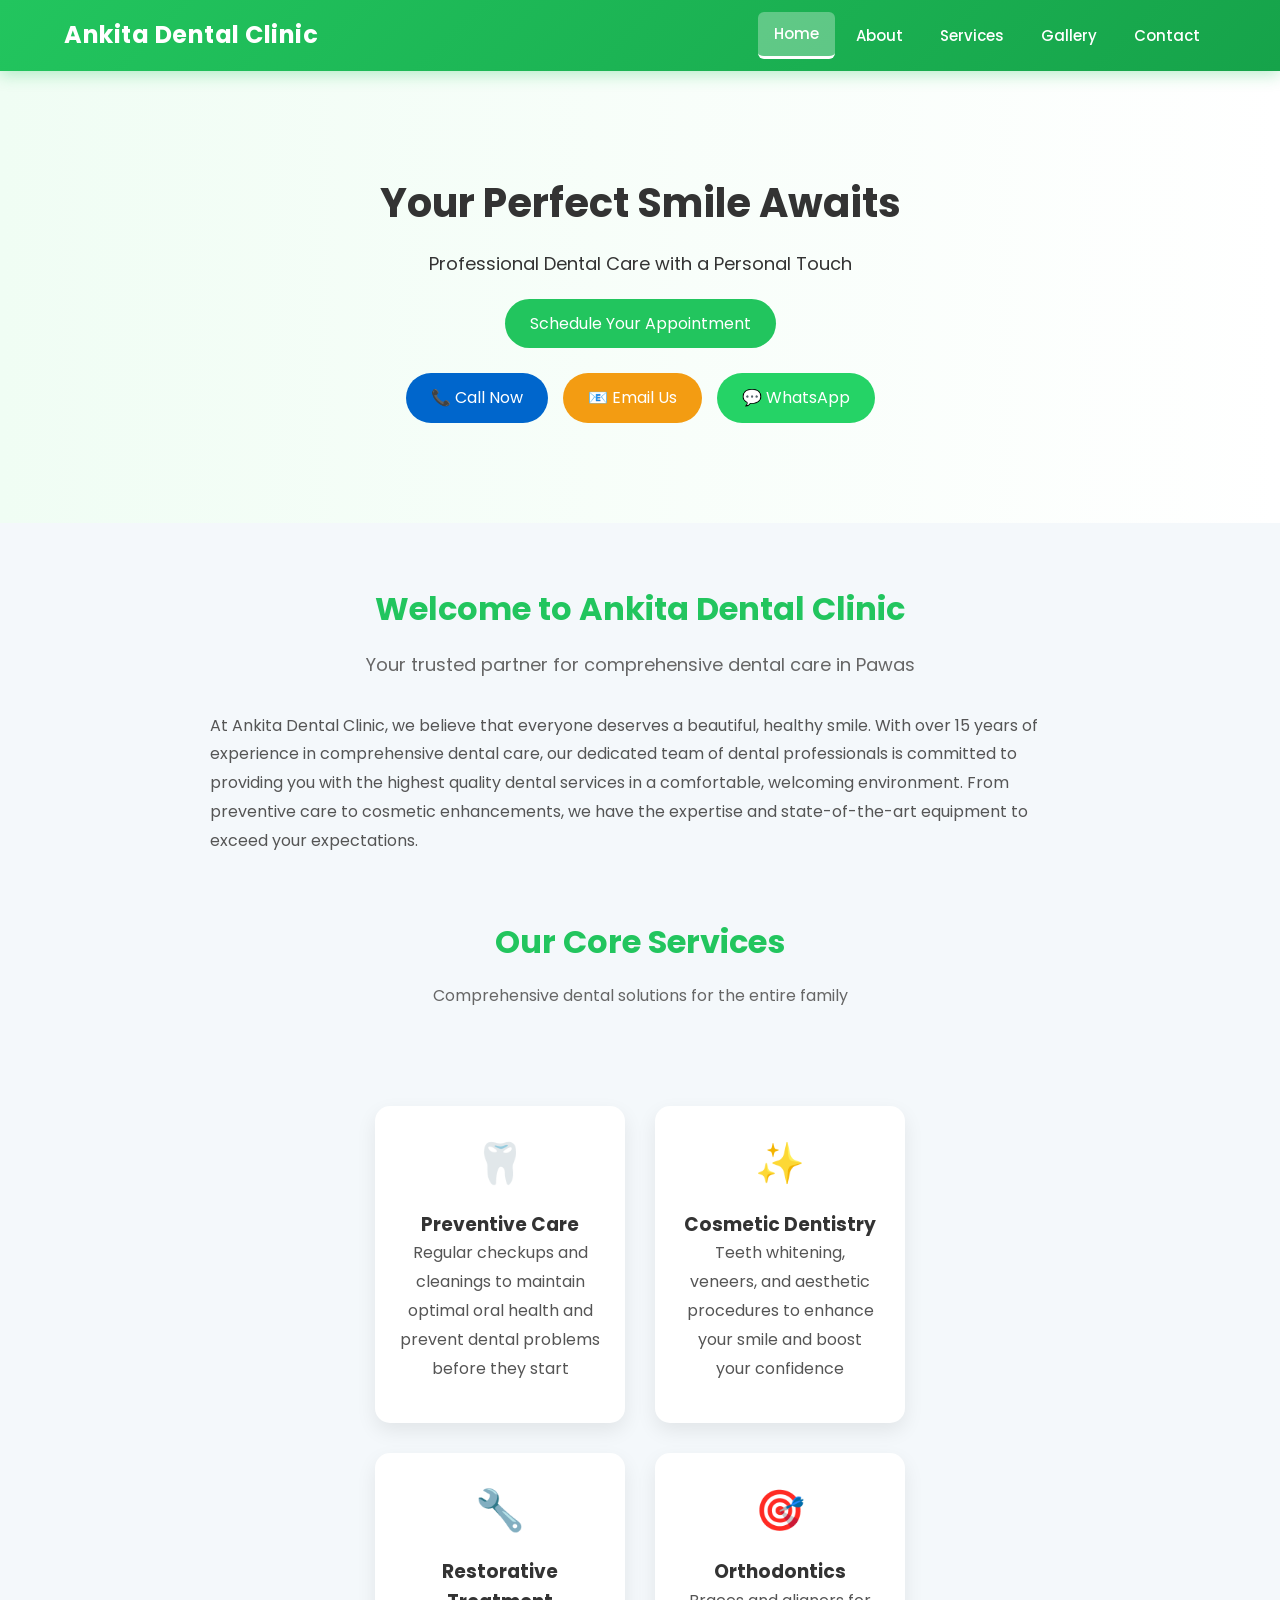
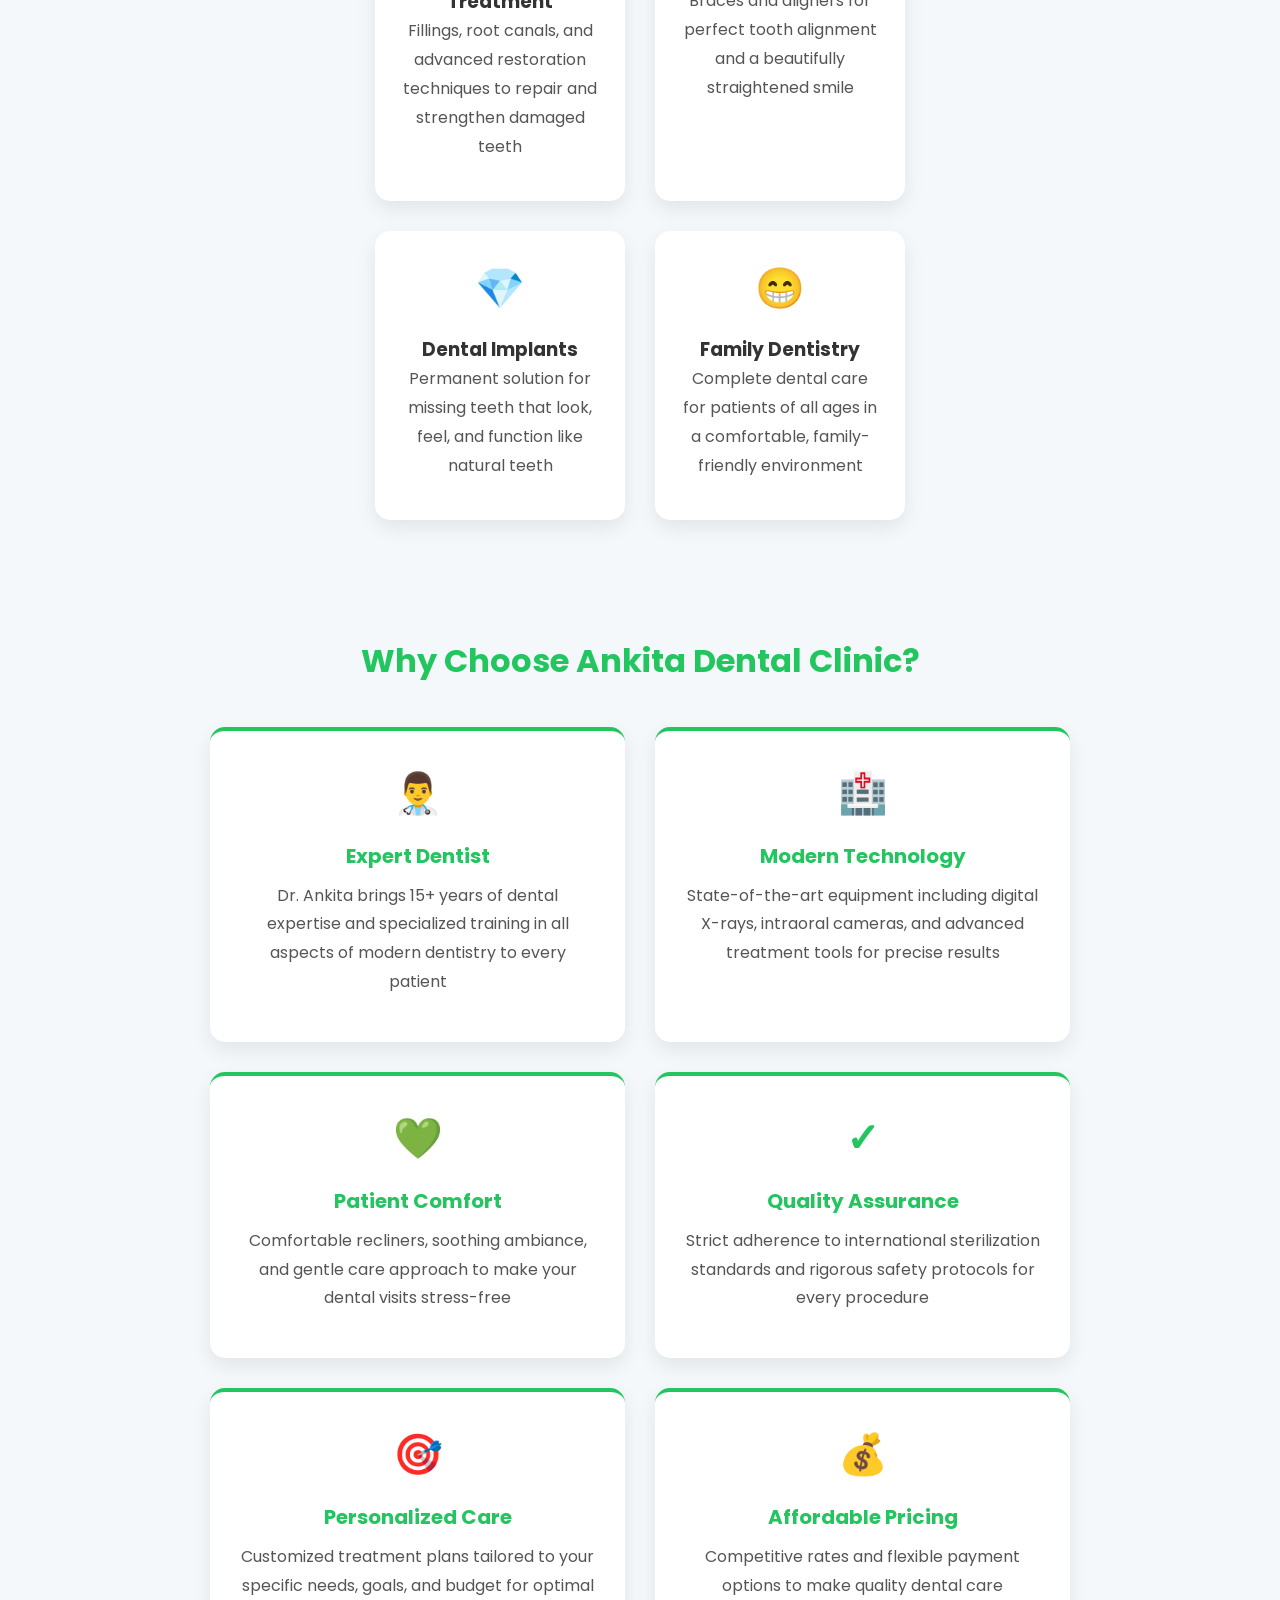
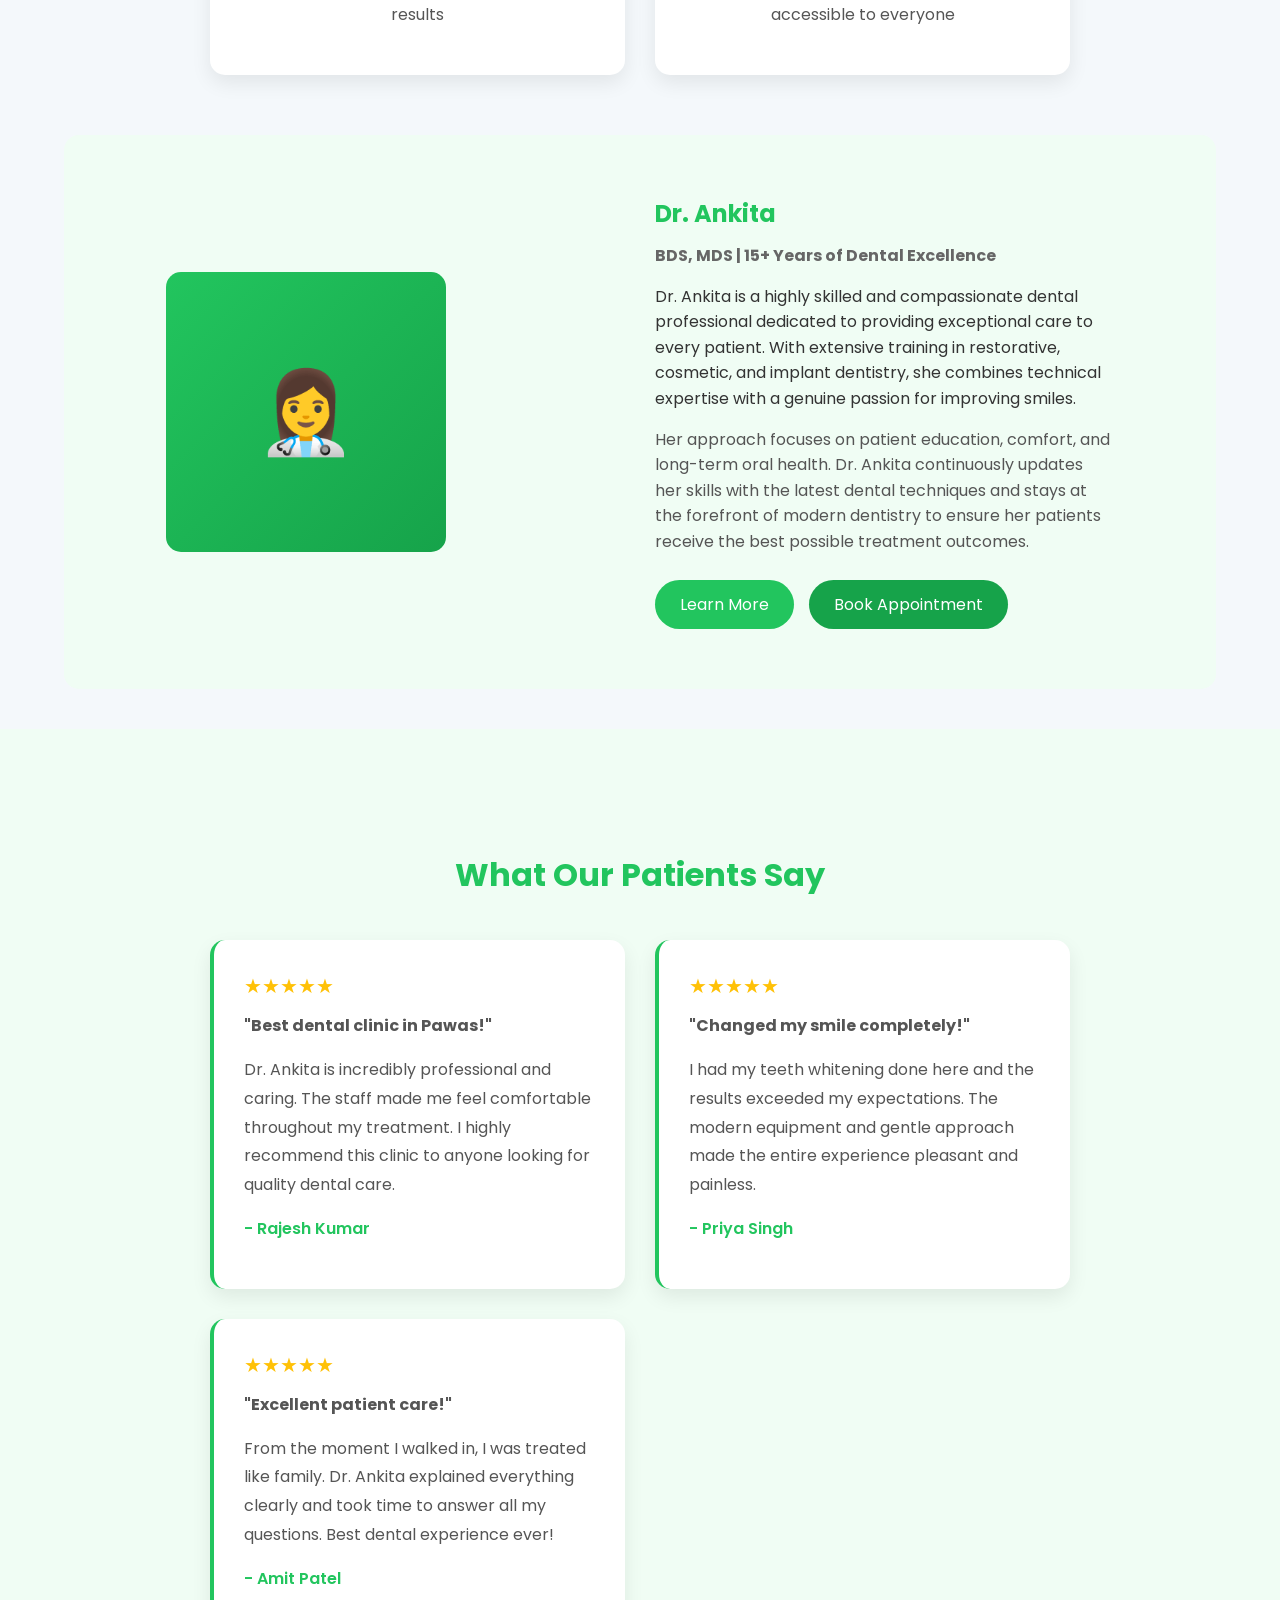
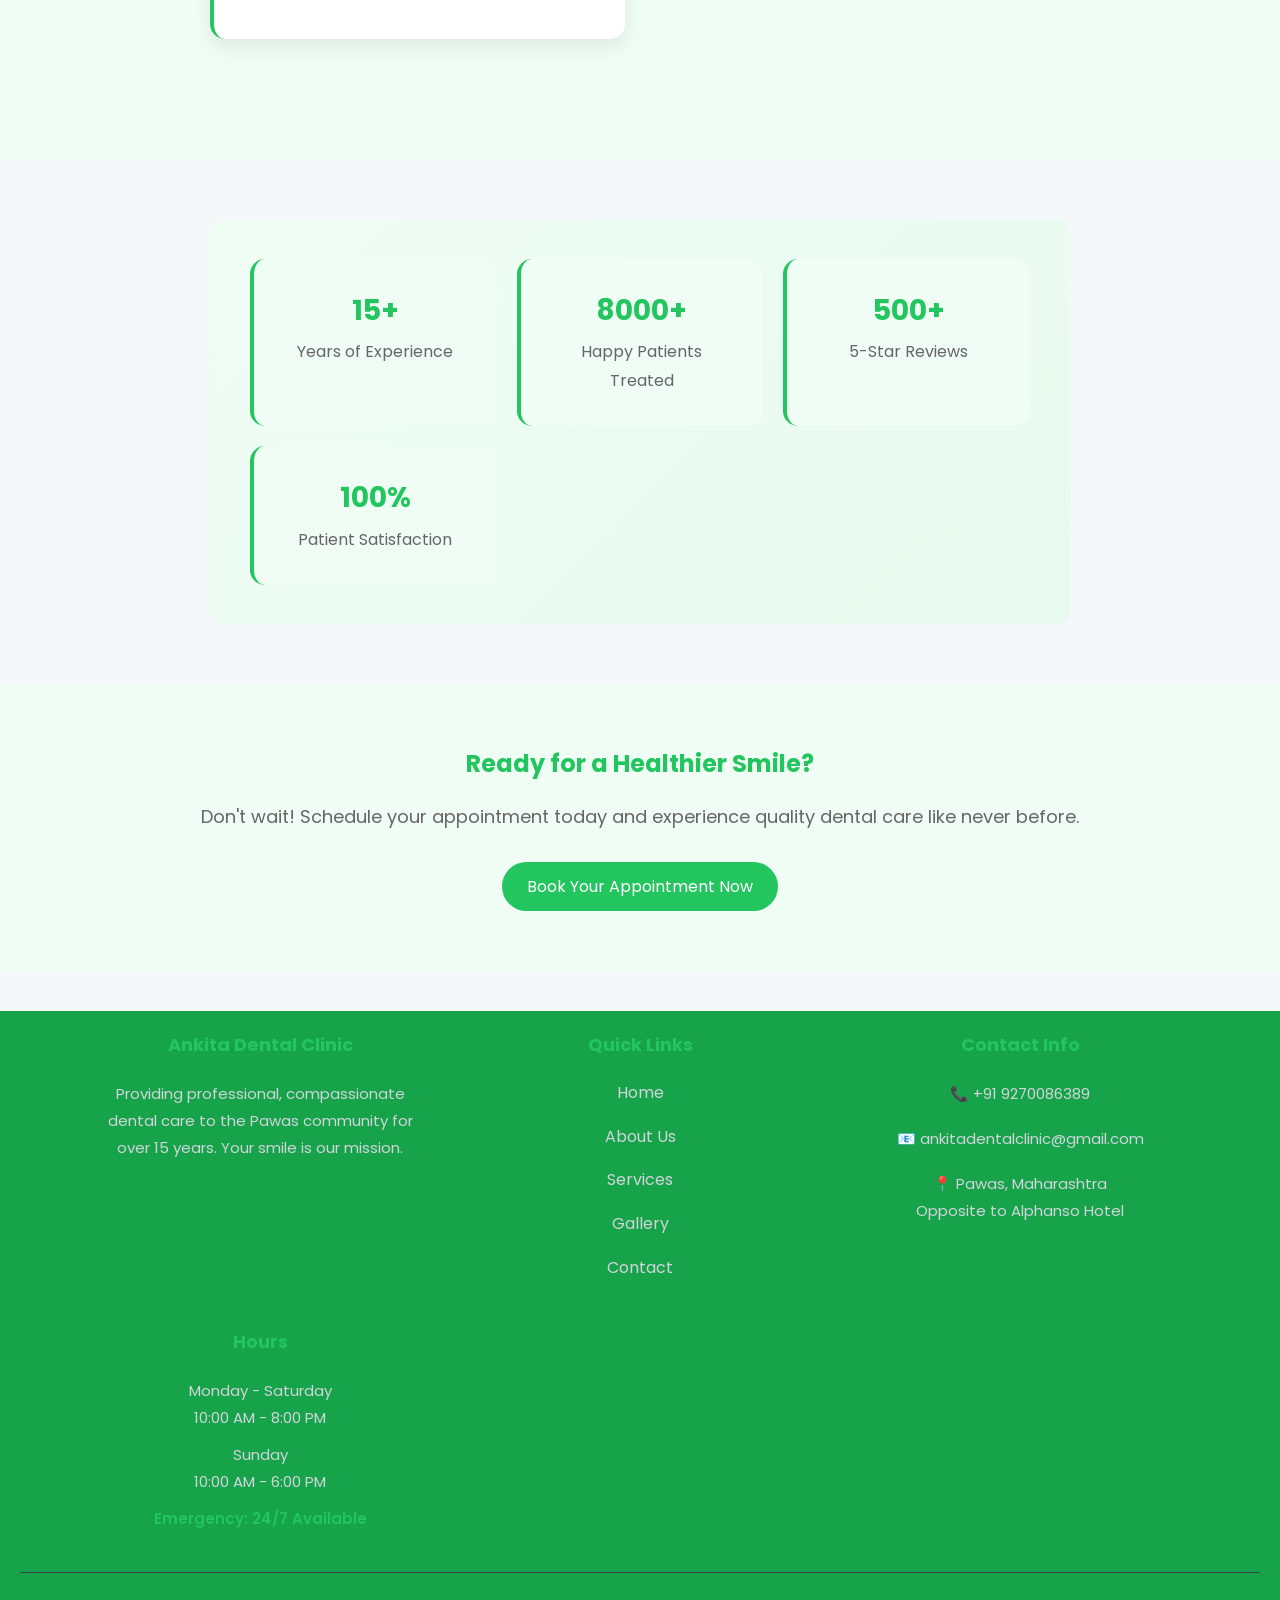
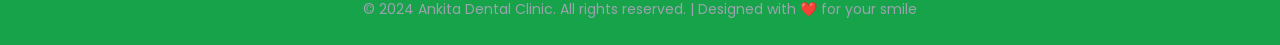
==== commit 5b24da04: "Update website files with latest changes" ====
--- a/index.html
+++ b/index.html
@@ -231,86 +231,19 @@
 <script src="js/script.js"></script>
 </body>
 </html>
-      <h3>Patient Comfort</h3>
-      <p>Comfortable treatment environment with gentle care and personalized attention to make your visit stress-free.</p>
-    </div>
-    <div class="feature-card">
-      <div class="feature-icon">✓</div>
-      <h3>Affordable Care</h3>
-      <p>Quality dental services at competitive prices with flexible payment options to suit your budget.</p>
-    </div>
-    <div class="feature-card">
-      <div class="feature-icon">✓</div>
-      <h3>24/7 Support</h3>
-      <p>Emergency dental care available. Contact us anytime for urgent dental problems and consultations.</p>
-    </div>
-    <div class="feature-card">
-      <div class="feature-icon">✓</div>
-      <h3>Personalized Plans</h3>
-      <p>Customized treatment plans tailored to your specific needs, goals, and dental health requirements.</p>
-    </div>
-  </div>
-</section>
-
-<!-- PATIENT TESTIMONIALS -->
-<section class="testimonials">
-  <h2 style="text-align: center; color: #22c55e; font-size: 32px; margin-bottom: 40px;">What Our Patients Say</h2>
-  <div class="testimonial-container">
-    <div class="testimonial">
-      <p><strong>⭐⭐⭐⭐⭐</strong></p>
-      <p>"Dr. Ankita is absolutely amazing! She fixed my dental anxiety and made the entire process painless. Highly recommended!"</p>
-      <p><strong>- Priya Sharma</strong></p>
-    </div>
-    <div class="testimonial">
-      <p><strong>⭐⭐⭐⭐⭐</strong></p>
-      <p>"The clinic is very clean and professional. The staff is friendly and the treatment was excellent. Best dental clinic in Pawas!"</p>
-      <p><strong>- Rajesh Patel</strong></p>
-    </div>
-    <div class="testimonial">
-      <p><strong>⭐⭐⭐⭐⭐</strong></p>
-      <p>"My family visits Ankita Dental Clinic for all our dental needs. We love the personal touch and professional care."</p>
-      <p><strong>- Meera Deshmukh</strong></p>
-    </div>
-  </div>
-</section>
-
-<!-- CLINIC HOURS -->
-<section class="clinic-info">
-  <h2 style="text-align: center; color: #22c55e; font-size: 32px; margin-bottom: 40px; margin-top: 40px;">Clinic Hours & Contact</h2>
-  <div class="info-grid">
-    <div class="info-box">
-      <h3>📞 Phone</h3>
-      <p>+91 9270086389</p>
-    </div>
-    <div class="info-box">
-      <h3>📧 Email</h3>
-      <p>ankitadentalclinic@gmail.com</p>
-    </div>
-    <div class="info-box">
-      <h3>🕐 Clinic Hours</h3>
-      <p>Monday - Saturday: 10:00 AM - 8:00 PM<br>Sunday: 10:00 AM - 6:00 PM</p>
-    </div>
-    <div class="info-box">
-      <h3>🔔 Emergency</h3>
-      <p>24/7 Emergency Services<br>Available</p>
-    </div>
-  </div>
-</section>
-
-<!-- CTA SECTION -->
-<section class="cta">
-  <h2>Ready for a Beautiful Smile?</h2>
-  <p>Schedule an appointment today and experience expert dental care</p>
-  <a href="https://wa.me/919270086389?text=Hello%20Ankita%20Dental%20Clinic%2C%20I%20want%20to%20book%20an%20appointment" class="btn">Book on WhatsApp</a>
-</section>
-
-<!-- FOOTER -->
-<footer>
-  <p><strong>Ankita Dental Clinic</strong></p>
-  <p>📞 +91 9270086389 | 📧 ankitadentalclinic@gmail.com</p>
-  <p>Swami Sanskar Vyapari Sankul, Gadi Adda, Pawas, Maharashtra 415616</p>
-  <p>&copy; 2024 Ankita Dental Clinic. All rights reserved.</p>
-</footer>
+
+    </div>
+    
+    
+    
+  </div>
+</section>
+
+
+
+
+
+
 
 <script src="js/script.js"></script>
 </body>
